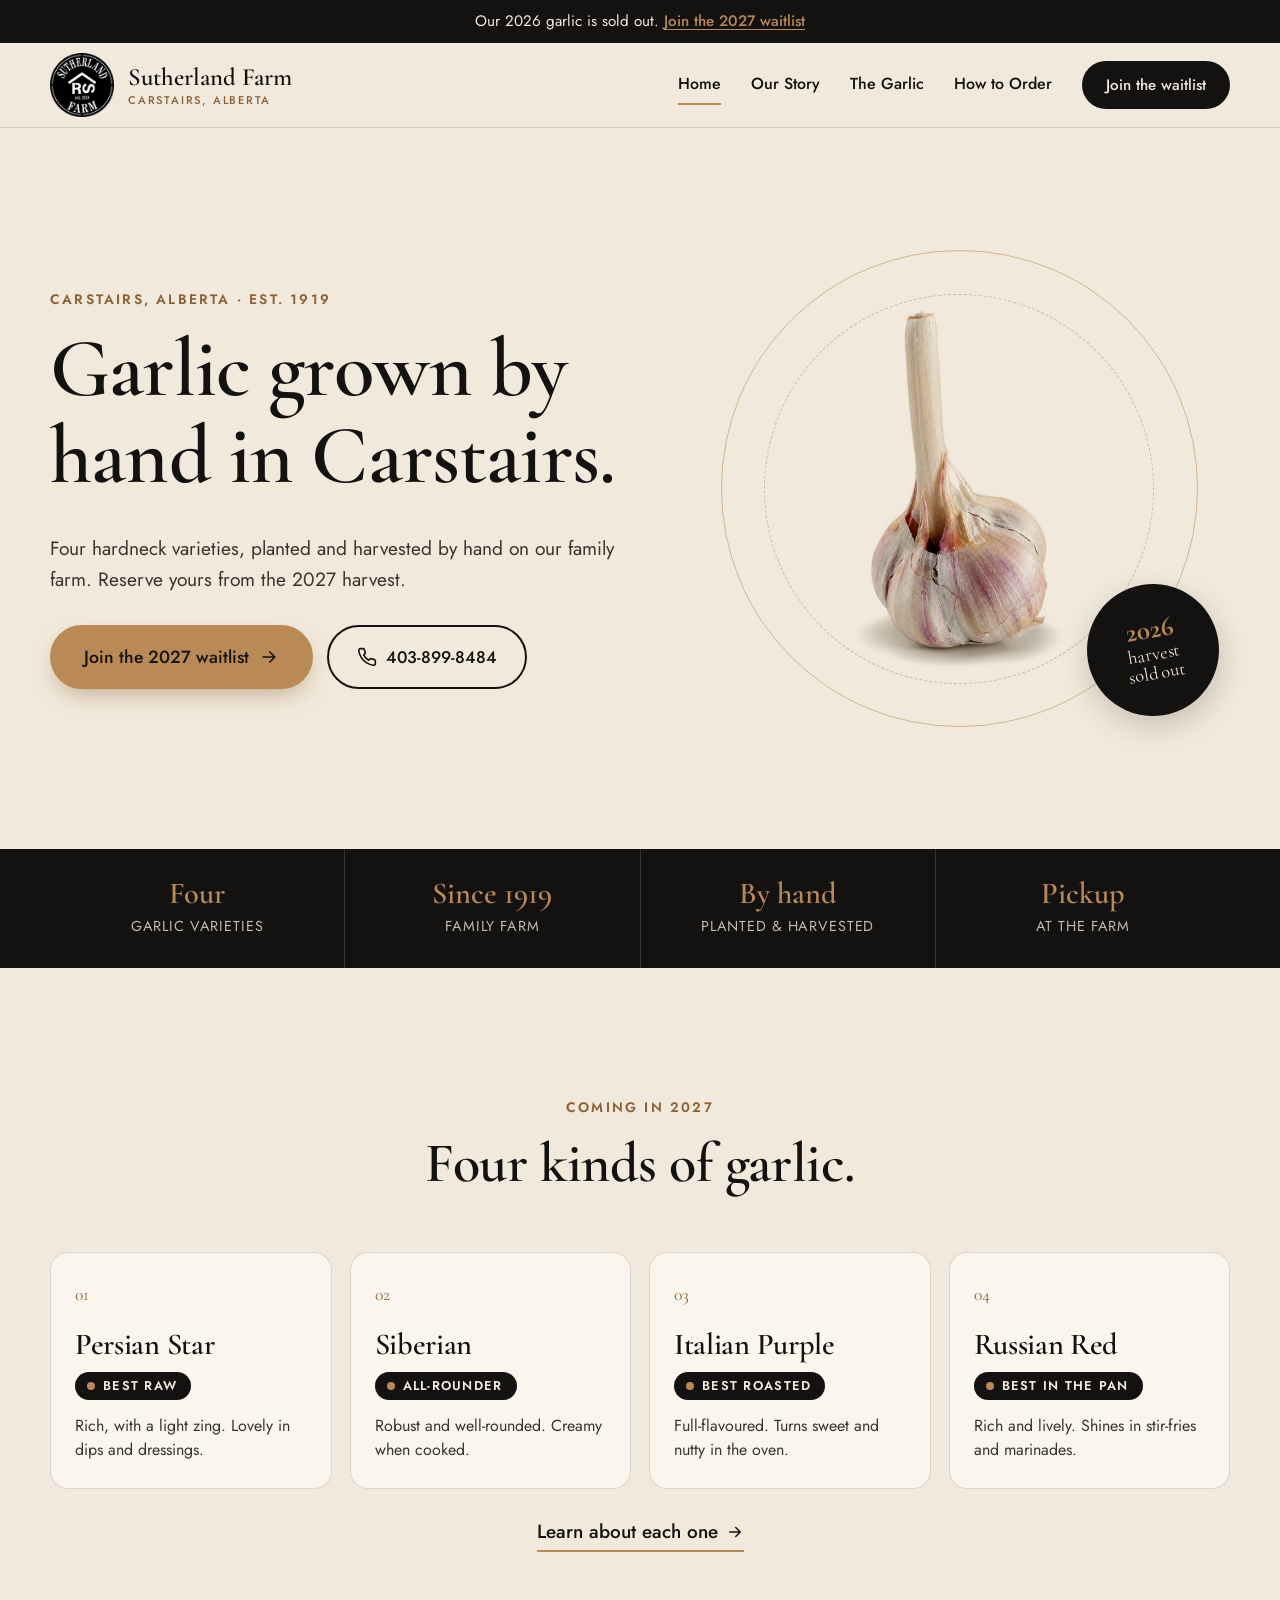
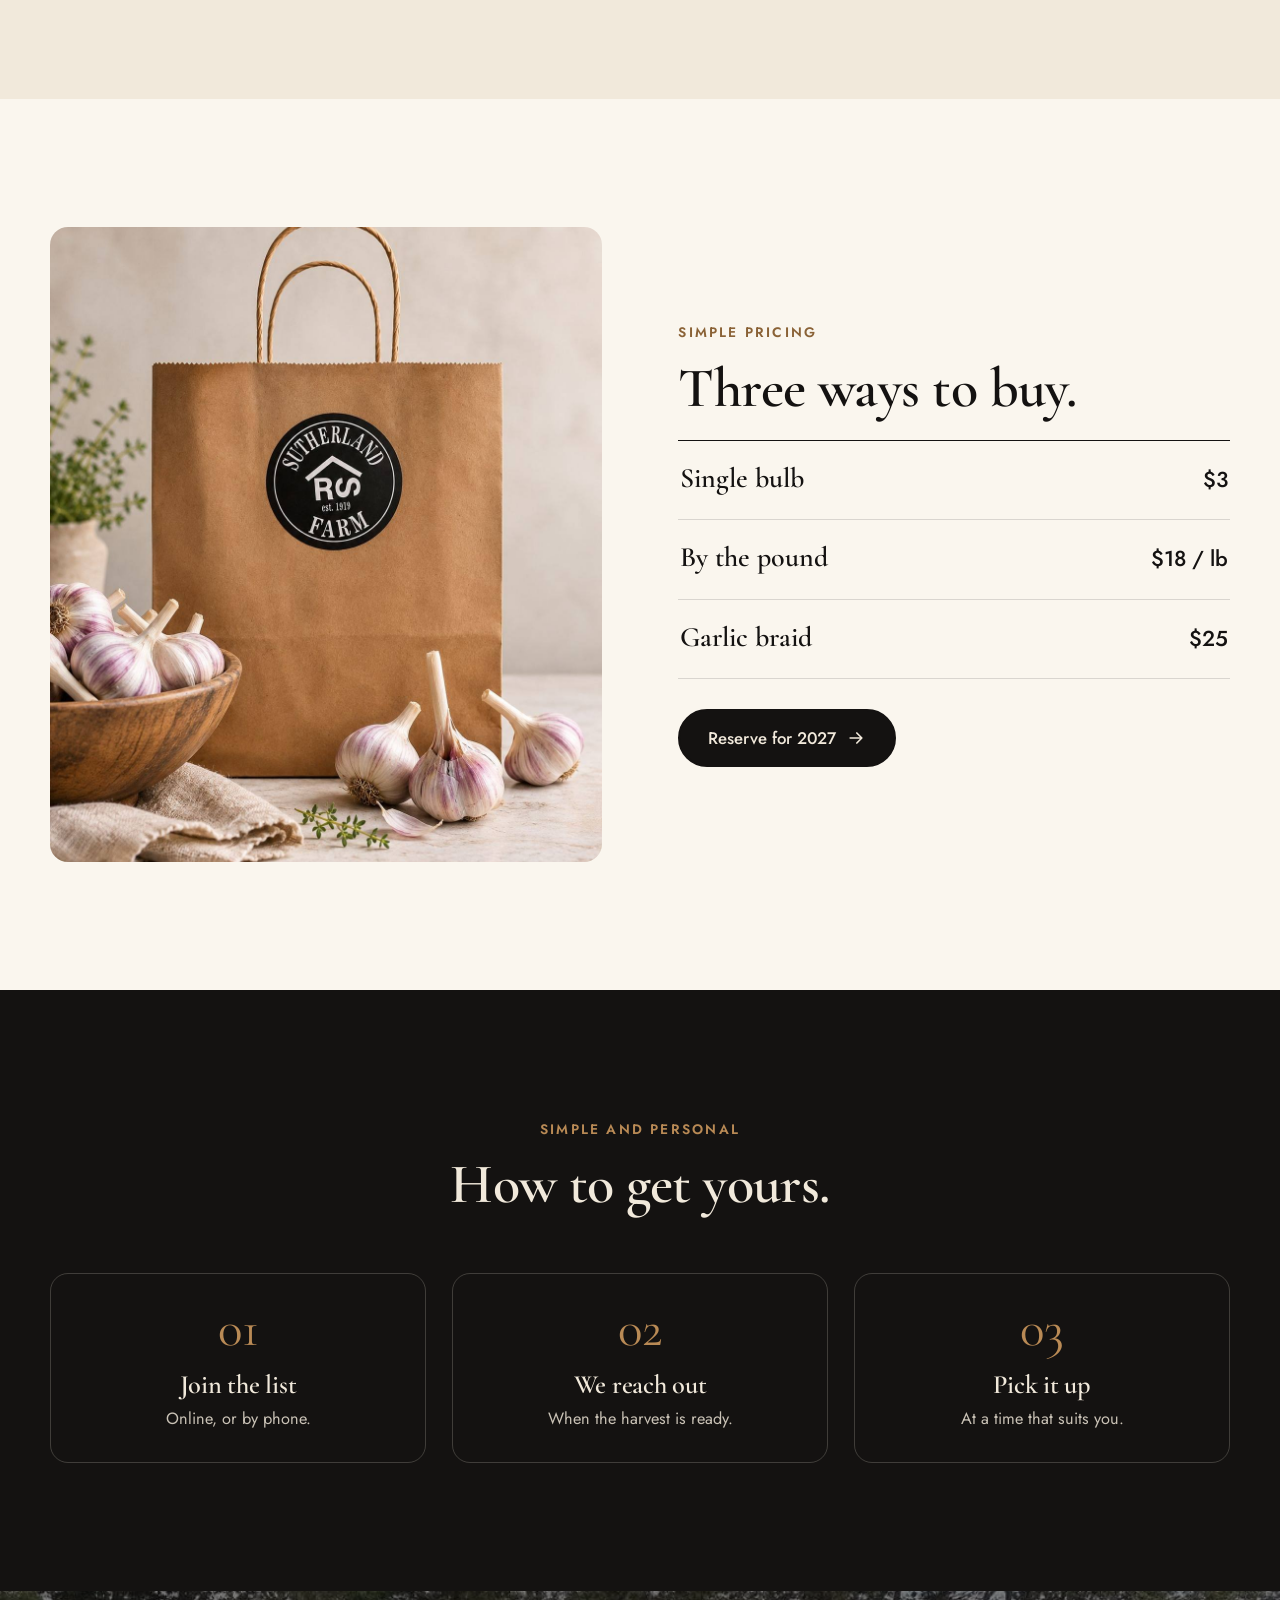
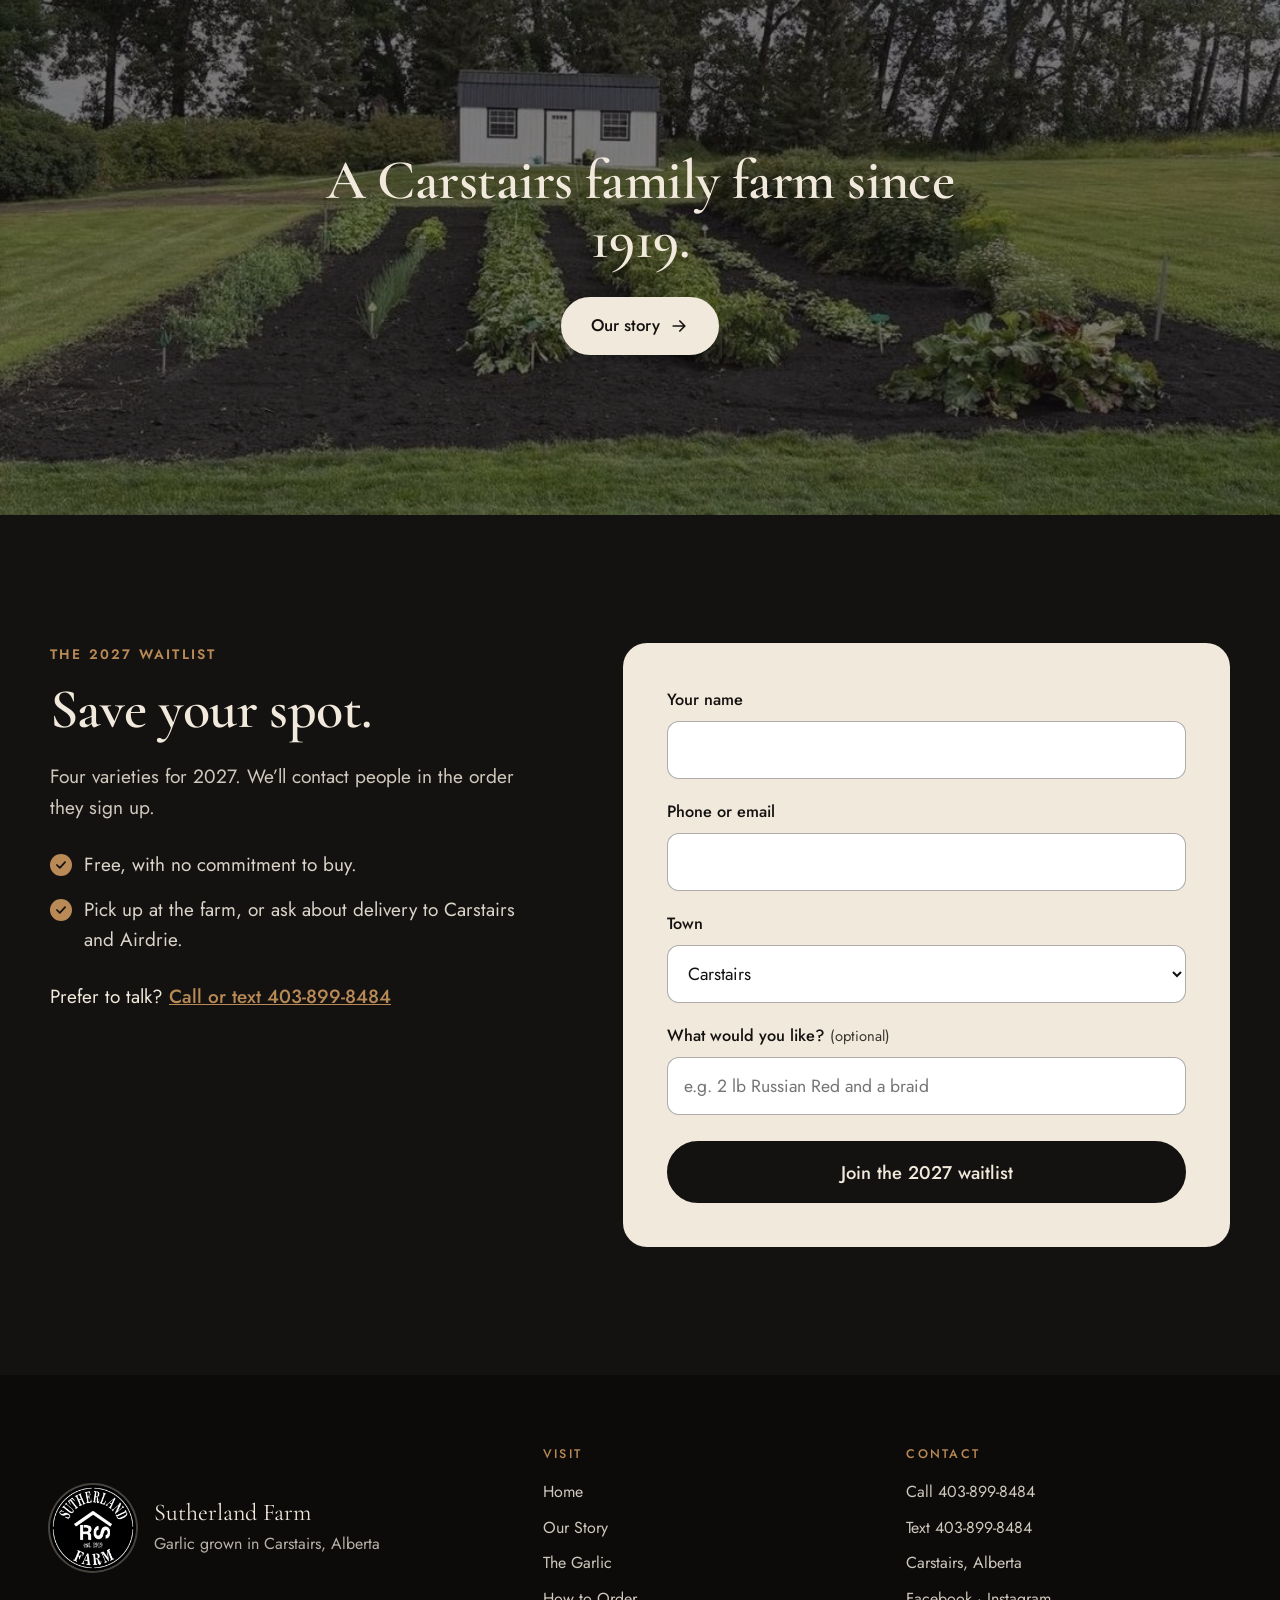
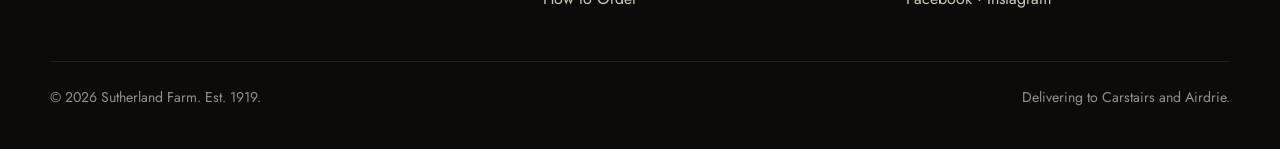
==== index.html @ f3193f66 "Quick facts: show pickup at the farm instead of delivery Co-Authored-By: Claude Opus 5.5 <noreply@an" ====
<!DOCTYPE html>
<html lang="en-CA">
<head>
<meta charset="utf-8">
<meta name="viewport" content="width=device-width, initial-scale=1">
<title>Sutherland Farm | Garlic grown in Carstairs, Alberta</title>
<meta name="description" content="Hand-grown garlic from a Carstairs, Alberta family farm, est. 1919. Four varieties for 2027. Join the waitlist.">
<meta property="og:title" content="Sutherland Farm | Garlic grown in Carstairs, Alberta">
<meta property="og:description" content="Hand-grown garlic from a Carstairs, Alberta family farm, est. 1919. Four varieties for 2027. Join the waitlist.">
<meta property="og:type" content="website">
<meta property="og:image" content="images/bag-field.jpg">
<meta name="theme-color" content="#141211">
<link rel="icon" type="image/png" href="images/favicon.png">
<link rel="apple-touch-icon" href="images/favicon.png">
<link rel="preconnect" href="https://fonts.googleapis.com">
<link rel="preconnect" href="https://fonts.gstatic.com" crossorigin>
<link href="https://fonts.googleapis.com/css2?family=Cormorant+Garamond:ital,wght@0,500;0,600;1,500&family=Jost:wght@300;400;500;600&display=swap" rel="stylesheet">
<link rel="stylesheet" href="css/style.css">
</head>
<body>
<a class="skip" href="#main">Skip to content</a>
<div class="notice">Our 2026 garlic is sold out. <a href="#waitlist">Join the 2027 waitlist</a></div>
<header class="site-header">
  <div class="wrap header-in">
    <a class="brand" href="index.html" aria-label="Sutherland Farm, home">
      <img src="images/logo.png" alt="" width="64" height="64">
      <span class="brand-name">Sutherland Farm<small>Carstairs, Alberta</small></span>
    </a>
    <button class="menu-btn" aria-expanded="false" aria-controls="site-nav"><span></span><b>Menu</b></button>
    <nav class="nav" id="site-nav" aria-label="Main">
      <a href="index.html" aria-current="page">Home</a><a href="our-story.html">Our Story</a><a href="the-garlic.html">The Garlic</a><a href="how-to-order.html">How to Order</a>
      <a class="btn btn-primary" href="#waitlist">Join the waitlist</a>
    </nav>
  </div>
</header>
<main id="main">

<section class="hero">
  <div class="wrap hero-grid">
    <div>
      <span class="eyebrow">Carstairs, Alberta · Est. 1919</span>
      <h1>Garlic grown by hand in Carstairs.</h1>
      <p class="lead">Four hardneck varieties, planted and harvested by hand on our family farm. Reserve yours from the 2027 harvest.</p>
      <div class="btn-row">
        <a class="btn btn-primary btn-hero" href="#waitlist">Join the 2027 waitlist <svg viewBox="0 0 24 24" fill="none" stroke="currentColor" stroke-width="2" stroke-linecap="round" stroke-linejoin="round" aria-hidden="true"><path d="M5 12h14M13 6l6 6-6 6"/></svg></a>
        <a class="btn btn-ghost" href="tel:+14038998484"><svg viewBox="0 0 24 24" fill="none" stroke="currentColor" stroke-width="2" stroke-linecap="round" stroke-linejoin="round" aria-hidden="true"><path d="M22 16.9v3a2 2 0 0 1-2.2 2 19.8 19.8 0 0 1-8.6-3.1 19.5 19.5 0 0 1-6-6A19.8 19.8 0 0 1 2.1 4.2 2 2 0 0 1 4.1 2h3a2 2 0 0 1 2 1.7c.1.9.4 1.8.7 2.7a2 2 0 0 1-.5 2.1L8 9.8a16 16 0 0 0 6 6l1.3-1.3a2 2 0 0 1 2.1-.4c.9.3 1.8.6 2.7.7a2 2 0 0 1 1.7 2z"/></svg> 403-899-8484</a>
      </div>
    </div>
    <div class="hero-art">
      <img class="hero-bulb" src="images/hero-bulb.jpg" alt="A single bulb of Sutherland Farm garlic" width="647" height="1100">
      <div class="stamp"><span><b>2026</b>harvest<br>sold out</span></div>
    </div>
  </div>
</section>

<section class="facts" aria-label="Quick facts">
  <ul class="wrap">
    <li><b>Four</b><span>garlic varieties</span></li>
    <li><b>Since 1919</b><span>family farm</span></li>
    <li><b>By hand</b><span>planted &amp; harvested</span></li>
    <li><b>Pickup</b><span>at the farm</span></li>
  </ul>
</section>

<section class="section">
  <div class="wrap">
    <div class="section-head center">
      <span class="eyebrow">Coming in 2027</span>
      <h2>Four kinds of garlic.</h2>
    </div>
    <div class="varieties"><article class="variety">
        <span class="variety-num">01</span>
        <h3>Persian Star</h3>
        <span class="best-tag">Best raw</span>
        <p>Rich, with a light zing. Lovely in dips and dressings.</p>
      </article><article class="variety">
        <span class="variety-num">02</span>
        <h3>Siberian</h3>
        <span class="best-tag">All-rounder</span>
        <p>Robust and well-rounded. Creamy when cooked.</p>
      </article><article class="variety">
        <span class="variety-num">03</span>
        <h3>Italian Purple</h3>
        <span class="best-tag">Best roasted</span>
        <p>Full-flavoured. Turns sweet and nutty in the oven.</p>
      </article><article class="variety">
        <span class="variety-num">04</span>
        <h3>Russian Red</h3>
        <span class="best-tag">Best in the pan</span>
        <p>Rich and lively. Shines in stir-fries and marinades.</p>
      </article></div>
    <p class="center" style="margin-top:28px"><a class="text-link" href="the-garlic.html">Learn about each one <svg viewBox="0 0 24 24" fill="none" stroke="currentColor" stroke-width="2" stroke-linecap="round" stroke-linejoin="round" aria-hidden="true"><path d="M5 12h14M13 6l6 6-6 6"/></svg></a></p>
  </div>
</section>

<section class="section section-paper">
  <div class="wrap split">
    <div class="split-img"><img src="images/bag-and-bowl.jpg" alt="Sutherland Farm bag beside a bowl of garlic" loading="lazy"></div>
    <div>
      <span class="eyebrow">Simple pricing</span>
      <h2>Three ways to buy.</h2>
      <ul class="price-list">
        <li><span class="item">Single bulb</span><span class="amt">$3</span></li>
        <li><span class="item">By the pound</span><span class="amt">$18 / lb</span></li>
        <li><span class="item">Garlic braid</span><span class="amt">$25</span></li>
      </ul>
      <a class="btn btn-primary" href="#waitlist" style="margin-top:30px">Reserve for 2027 <svg viewBox="0 0 24 24" fill="none" stroke="currentColor" stroke-width="2" stroke-linecap="round" stroke-linejoin="round" aria-hidden="true"><path d="M5 12h14M13 6l6 6-6 6"/></svg></a>
    </div>
  </div>
</section>

<section class="section section-dark">
  <div class="wrap">
    <div class="section-head center">
      <span class="eyebrow">Simple and personal</span>
      <h2>How to get yours.</h2>
    </div>
    <div class="steps">
      <div class="step"><span class="step-num">01</span><h3>Join the list</h3><p>Online, or by phone.</p></div>
      <div class="step"><span class="step-num">02</span><h3>We reach out</h3><p>When the harvest is ready.</p></div>
      <div class="step"><span class="step-num">03</span><h3>Pick it up</h3><p>At a time that suits you.</p></div>
    </div>
  </div>
</section>

<section class="story-band">
  <img src="images/farm-yard.jpg" alt="" loading="lazy">
  <div class="wrap">
    <h2>A Carstairs family farm since 1919.</h2>
    <a class="btn btn-light" href="our-story.html">Our story <svg viewBox="0 0 24 24" fill="none" stroke="currentColor" stroke-width="2" stroke-linecap="round" stroke-linejoin="round" aria-hidden="true"><path d="M5 12h14M13 6l6 6-6 6"/></svg></a>
  </div>
</section>

<section class="section waitlist" id="waitlist">
  <div class="wrap waitlist-grid">
    <div>
      <span class="eyebrow">The 2027 waitlist</span>
      <h2>Save your spot.</h2>
      <p class="lead">Four varieties for 2027. We’ll contact people in the order they sign up.</p>
      <ul class="waitlist-promise">
        <li>Free, with no commitment to buy.</li>
        <li>Pick up at the farm, or ask about delivery to Carstairs and Airdrie.</li>
      </ul>
      <p class="waitlist-call">Prefer to talk? <a href="tel:+14038998484">Call or text 403-899-8484</a></p>
    </div>
    <div class="form-card">
      <form class="waitlist-form" novalidate>
        <div class="form-error" role="alert"></div>
        <div class="field">
          <label for="wl-name-1">Your name</label>
          <input id="wl-name-1" name="name" autocomplete="name" required>
        </div>
        <div class="field">
          <label for="wl-contact-1">Phone or email</label>
          <input id="wl-contact-1" name="contact" autocomplete="tel" required>
        </div>
        <div class="field">
          <label for="wl-town-1">Town</label>
          <select id="wl-town-1" name="town">
            <option>Carstairs</option>
            <option>Airdrie</option>
            <option>Somewhere else</option>
          </select>
        </div>
        <div class="field">
          <label for="wl-notes-1">What would you like? <span class="hint">(optional)</span></label>
          <input id="wl-notes-1" name="notes" placeholder="e.g. 2 lb Russian Red and a braid">
        </div>
        <button class="btn btn-primary" type="submit">Join the 2027 waitlist</button>
      </form>
      <div class="form-success" role="status">
        <div class="tick"><svg viewBox="0 0 24 24" fill="none" stroke="currentColor" stroke-width="2.6" stroke-linecap="round" stroke-linejoin="round"><path d="M5 12l5 5 9-10"/></svg></div>
        <h3>You’re on the list, <span data-first></span>.</h3>
        <p>We’ll be in touch when the 2027 garlic is ready.</p>
      </div>
    </div>
  </div>
</section>
</main>
<footer class="site-footer">
  <div class="wrap">
    <div class="footer-grid">
      <div class="footer-brand">
        <img src="images/logo.png" alt="Sutherland Farm logo" width="86" height="86">
        <p>Sutherland Farm<br><span style="font-family:var(--text);font-size:1rem;opacity:.75">Garlic grown in Carstairs, Alberta</span></p>
      </div>
      <div>
        <h4>Visit</h4>
        <ul>
          <li><a href="index.html">Home</a></li>
          <li><a href="our-story.html">Our Story</a></li>
          <li><a href="the-garlic.html">The Garlic</a></li>
          <li><a href="how-to-order.html">How to Order</a></li>
        </ul>
      </div>
      <div>
        <h4>Contact</h4>
        <ul>
          <li><a href="tel:+14038998484">Call 403-899-8484</a></li>
          <li><a href="sms:+14038998484">Text 403-899-8484</a></li>
          <li>Carstairs, Alberta</li>
          <li><a href="#" data-social="facebook">Facebook</a> · <a href="#" data-social="instagram">Instagram</a></li>
        </ul>
      </div>
    </div>
    <div class="footer-base">
      <span>© <span data-year>2026</span> Sutherland Farm. Est. 1919.</span>
      <span>Delivering to Carstairs and Airdrie.</span>
    </div>
  </div>
</footer>
<div class="action-bar">
  <a class="btn btn-light" href="tel:+14038998484"><svg viewBox="0 0 24 24" fill="none" stroke="currentColor" stroke-width="2" stroke-linecap="round" stroke-linejoin="round" aria-hidden="true"><path d="M22 16.9v3a2 2 0 0 1-2.2 2 19.8 19.8 0 0 1-8.6-3.1 19.5 19.5 0 0 1-6-6A19.8 19.8 0 0 1 2.1 4.2 2 2 0 0 1 4.1 2h3a2 2 0 0 1 2 1.7c.1.9.4 1.8.7 2.7a2 2 0 0 1-.5 2.1L8 9.8a16 16 0 0 0 6 6l1.3-1.3a2 2 0 0 1 2.1-.4c.9.3 1.8.6 2.7.7a2 2 0 0 1 1.7 2z"/></svg> Call</a>
  <a class="btn btn-primary" href="#waitlist" style="border-color:var(--kraft);background:var(--kraft);color:var(--ink)">Join the waitlist</a>
</div>
<script src="js/main.js"></script>
</body>
</html>
---- css/style.css ----
/* Sutherland Farm — site styles
   Colours match the logo: near-black, cream and kraft. */
:root {
  --cream: #f1e9db;
  --cream-2: #e8dcc8;
  --paper: #faf6ee;
  --ink: #141211;
  --ink-2: #3a3430;
  --kraft: #b98a55;
  --kraft-dark: #8a6236;
  --line: rgba(20, 18, 17, .14);
  --radius: 18px;
  --max: 1180px;
  --display: "Cormorant Garamond", Georgia, "Times New Roman", serif;
  --text: "Jost", "Helvetica Neue", Arial, sans-serif;
}

*, *::before, *::after { box-sizing: border-box; }
html { -webkit-text-size-adjust: 100%; scroll-behavior: smooth; }
body {
  margin: 0;
  background: var(--cream);
  color: var(--ink);
  font-family: var(--text);
  font-size: 19px;
  line-height: 1.6;
  -webkit-font-smoothing: antialiased;
}
img { max-width: 100%; display: block; }
a { color: inherit; }
:focus-visible { outline: 3px solid var(--kraft-dark); outline-offset: 3px; border-radius: 4px; }

.wrap { width: min(100% - 40px, var(--max)); margin-inline: auto; }
.skip { position: absolute; left: -999px; top: 8px; background: var(--ink); color: var(--cream); padding: 10px 16px; z-index: 100; }
.skip:focus { left: 8px; }

/* ---------- Type ---------- */
h1, h2, h3 { font-family: var(--display); font-weight: 600; line-height: 1.05; margin: 0 0 .4em; letter-spacing: -.01em; }
h1 { font-size: clamp(2.7rem, 7vw, 5.2rem); }
h2 { font-size: clamp(2.2rem, 4.6vw, 3.5rem); }
h3 { font-size: 1.8rem; line-height: 1.15; }
p { margin: 0 0 1em; }
.eyebrow {
  font-family: var(--text); font-size: .86rem; font-weight: 600;
  letter-spacing: .16em; text-transform: uppercase; color: var(--kraft-dark);
  margin-bottom: 1.1em; display: block;
}
.lead { font-size: 1.2rem; color: var(--ink-2); max-width: 34em; }
.center { text-align: center; }
.center .lead { margin-inline: auto; }

/* ---------- Buttons ---------- */
.btn {
  display: inline-flex; align-items: center; justify-content: center; gap: .55em;
  min-height: 58px; padding: 0 28px; border-radius: 999px;
  font-family: var(--text); font-size: 1.05rem; font-weight: 500; text-decoration: none;
  border: 2px solid var(--ink); cursor: pointer; transition: background .2s, color .2s, transform .2s;
}
.btn-primary { background: var(--ink); color: var(--cream); }
.btn-primary:hover { background: var(--kraft-dark); border-color: var(--kraft-dark); }
.btn-ghost { background: transparent; color: var(--ink); }
.btn-ghost:hover { background: var(--ink); color: var(--cream); }
.btn-light { background: var(--cream); color: var(--ink); border-color: var(--cream); }
.btn-light:hover { background: var(--kraft); border-color: var(--kraft); }
.btn svg { width: 20px; height: 20px; flex: none; }
.btn-row { display: flex; flex-wrap: wrap; gap: 14px; }

/* ---------- Announcement bar ---------- */
.notice {
  background: var(--ink); color: var(--cream); text-align: center;
  font-size: .95rem; padding: 11px 20px; line-height: 1.4;
}
.notice a { color: var(--kraft); font-weight: 500; text-underline-offset: 3px; }

/* ---------- Header ---------- */
.site-header { position: sticky; top: 0; z-index: 50; background: rgba(241, 233, 219, .94); backdrop-filter: blur(8px); -webkit-backdrop-filter: blur(8px); border-bottom: 1px solid var(--line); }
.header-in { display: flex; align-items: center; justify-content: space-between; gap: 20px; min-height: 84px; }
.brand { display: flex; align-items: center; gap: 14px; text-decoration: none; }
.brand img { width: 64px; height: 64px; }
.brand-name { font-family: var(--display); font-size: 1.55rem; font-weight: 600; line-height: 1; }
.brand-name small { display: block; font-family: var(--text); font-size: .7rem; letter-spacing: .16em; text-transform: uppercase; color: var(--kraft-dark); margin-top: 5px; font-weight: 500; }
.nav { display: flex; align-items: center; gap: 30px; }
.nav a { text-decoration: none; font-size: 1rem; font-weight: 500; padding: 6px 0; border-bottom: 2px solid transparent; }
.nav a:hover, .nav a[aria-current="page"] { border-color: var(--kraft); }
.nav .btn { min-height: 48px; padding: 0 22px; font-size: .95rem; border-bottom-width: 2px; }
.menu-btn { display: none; }

@media (max-width: 920px) {
  .header-in { min-height: 74px; }
  .brand img { width: 54px; height: 54px; }
  .brand-name { font-size: 1.35rem; }
  .menu-btn {
    display: inline-flex; align-items: center; gap: 8px; min-height: 48px; padding: 0 18px;
    border: 2px solid var(--ink); border-radius: 999px; background: none; font: 500 1rem var(--text); color: var(--ink); cursor: pointer;
  }
  .menu-btn span { display: block; width: 18px; height: 2px; background: currentColor; box-shadow: 0 -6px 0 currentColor, 0 6px 0 currentColor; }
  .nav {
    display: none; position: absolute; left: 0; right: 0; top: 100%;
    flex-direction: column; align-items: stretch; gap: 0; background: var(--cream);
    border-bottom: 1px solid var(--line); padding: 8px 20px 22px; box-shadow: 0 20px 30px rgba(0,0,0,.08);
  }
  .nav.open { display: flex; }
  .nav a { font-size: 1.25rem; padding: 16px 4px; border-bottom: 1px solid var(--line); }
  .nav a[aria-current="page"] { color: var(--kraft-dark); border-color: var(--line); }
  .nav .btn { margin-top: 18px; min-height: 58px; font-size: 1.1rem; border-bottom: 2px solid var(--ink); }
}

/* ---------- Hero ---------- */
.hero { padding: clamp(40px, 7vw, 90px) 0 clamp(50px, 7vw, 100px); overflow: hidden; }
.hero-grid { display: grid; grid-template-columns: 1.05fr .95fr; gap: 40px; align-items: center; }
.hero .lead { margin-bottom: 1.6em; }
.hero-art { position: relative; display: grid; place-items: center; aspect-ratio: 1 / 1; }
.hero-art::before {
  content: ""; position: absolute; inset: 6%; border-radius: 50%;
  border: 1.5px solid var(--kraft); opacity: .55;
}
.hero-art::after {
  content: ""; position: absolute; inset: 14%; border-radius: 50%;
  border: 1px dashed rgba(138, 98, 54, .35);
}
.hero-bulb {
  position: absolute; z-index: 1; left: 50%; top: 15%; height: 70%; width: auto; max-width: none;
  margin-left: -20.6%; /* half the bulb's width at this height (647/1100 × 70% ÷ 2) */
  mix-blend-mode: multiply;
  animation: float 7s ease-in-out infinite; transform-origin: 50% 80%;
}
@keyframes float {
  0%, 100% { transform: translateY(0) rotate(-2.2deg); }
  50% { transform: translateY(-16px) rotate(2.2deg); }
}
.stamp {
  position: absolute; z-index: 2; right: 2%; bottom: 8%;
  width: 132px; height: 132px; border-radius: 50%; background: var(--ink); color: var(--cream);
  display: grid; place-items: center; text-align: center; transform: rotate(-10deg);
  font-family: var(--display); font-size: 1.15rem; line-height: 1.1; padding: 12px;
  box-shadow: 0 10px 30px rgba(0,0,0,.18);
}
.stamp b { display: block; font-size: 1.7rem; color: var(--kraft); }

@media (max-width: 860px) {
  .hero-grid { grid-template-columns: 1fr; gap: 10px; }
  .hero-art { order: -1; width: min(82vw, 420px); margin: 0 auto; }
  .stamp { width: 108px; height: 108px; font-size: .95rem; right: 0; bottom: 4%; }
  .stamp b { font-size: 1.4rem; }
  .hero .btn-row .btn { flex: 1 1 100%; }
}

/* ---------- Page hero (inner pages) ---------- */
.page-hero { position: relative; color: var(--cream); background: var(--ink); overflow: hidden; }
.page-hero img { position: absolute; inset: 0; width: 100%; height: 100%; object-fit: cover; opacity: .45; }
.page-hero .wrap { position: relative; padding: clamp(90px, 14vw, 170px) 0 clamp(50px, 8vw, 90px); }
.page-hero .eyebrow { color: var(--kraft); }
.page-hero .lead { color: rgba(241,233,219,.9); }

/* ---------- Facts strip ---------- */
.facts { background: var(--ink); color: var(--cream); }
.facts ul { list-style: none; margin: 0; padding: 30px 0; display: grid; grid-template-columns: repeat(4, 1fr); gap: 20px; }
.facts li { text-align: center; padding: 6px 10px; border-left: 1px solid rgba(241,233,219,.18); }
.facts li:first-child { border-left: 0; }
.facts b { display: block; font-family: var(--display); font-size: 1.9rem; font-weight: 600; color: var(--kraft); line-height: 1.1; }
.facts span { font-size: .95rem; opacity: .9; }
@media (max-width: 760px) {
  .facts ul { grid-template-columns: 1fr 1fr; gap: 0; padding: 10px 0; }
  .facts li { border-left: 0; padding: 18px 8px; }
  .facts li:nth-child(odd) { border-right: 1px solid rgba(241,233,219,.18); }
  .facts li:nth-child(-n+2) { border-bottom: 1px solid rgba(241,233,219,.18); }
}

/* ---------- Sections ---------- */
.section { padding: clamp(70px, 10vw, 130px) 0; }
.section-paper { background: var(--paper); }
.section-dark { background: var(--ink); color: var(--cream); }
.section-dark .eyebrow { color: var(--kraft); }
.section-dark .lead { color: rgba(241,233,219,.85); }
.section-head { margin-bottom: clamp(36px, 5vw, 60px); }

/* ---------- Products ---------- */
.products { display: grid; grid-template-columns: repeat(3, 1fr); gap: 28px; }
.product { background: var(--paper); border-radius: var(--radius); overflow: hidden; display: flex; flex-direction: column; border: 1px solid var(--line); }
.section-paper .product { background: var(--cream); }
.product-img { aspect-ratio: 4 / 3.4; overflow: hidden; background: var(--cream-2); }
.product-img img { width: 100%; height: 100%; object-fit: cover; transition: transform .8s ease; }
.product:hover .product-img img { transform: scale(1.04); }
.product-body { padding: 24px 26px 28px; display: flex; flex-direction: column; gap: 6px; flex: 1; }
.product h3 { margin: 0; }
.price { font-size: 1.35rem; font-weight: 500; }
.price small { font-size: .95rem; color: var(--ink-2); font-weight: 400; }
.product p { color: var(--ink-2); font-size: 1rem; margin: 4px 0 14px; }
.pill {
  margin-top: auto; align-self: flex-start; display: inline-flex; align-items: center; gap: 8px;
  font-size: .85rem; font-weight: 500; letter-spacing: .04em;
  padding: 7px 14px; border-radius: 999px; background: var(--ink); color: var(--cream);
}
.pill::before { content: ""; width: 8px; height: 8px; border-radius: 50%; background: var(--kraft); }
.products-cta { margin-top: 44px; text-align: center; }
@media (max-width: 900px) {
  .products { grid-template-columns: 1fr; max-width: 520px; margin-inline: auto; }
}

/* ---------- Split (image + text) ---------- */
.split { display: grid; grid-template-columns: 1fr 1fr; gap: clamp(36px, 6vw, 90px); align-items: center; }
.split.flip > :first-child { order: 2; }
.split-img { border-radius: var(--radius); overflow: hidden; aspect-ratio: 4 / 4.6; }
.split-img img { width: 100%; height: 100%; object-fit: cover; }
@media (max-width: 860px) {
  .split { grid-template-columns: 1fr; }
  .split.flip > :first-child { order: 0; }
  .split-img { aspect-ratio: 4 / 3.3; }
}

.points { list-style: none; padding: 0; margin: 26px 0 0; display: grid; gap: 22px; }
.points li { display: grid; grid-template-columns: 48px 1fr; gap: 16px; align-items: start; }
.points .num {
  width: 48px; height: 48px; border-radius: 50%; border: 1.5px solid var(--kraft);
  display: grid; place-items: center; font-family: var(--display); font-size: 1.4rem; font-weight: 600; color: var(--kraft-dark);
}
.section-dark .points .num { color: var(--kraft); }
.points h3 { font-size: 1.5rem; margin: 4px 0 4px; }
.points p { margin: 0; color: var(--ink-2); font-size: 1.02rem; }
.section-dark .points p { color: rgba(241,233,219,.8); }

/* ---------- Steps ---------- */
.steps { display: grid; grid-template-columns: repeat(3, 1fr); gap: 26px; counter-reset: step; }
.step { padding: 30px 28px; border-radius: var(--radius); border: 1px solid rgba(241,233,219,.2); }
.step-num { font-family: var(--display); font-size: 3.2rem; line-height: 1; color: var(--kraft); display: block; margin-bottom: 14px; }
.step h3 { font-size: 1.65rem; }
.step p { margin: 0; color: rgba(241,233,219,.82); font-size: 1.02rem; }
.section:not(.section-dark) .step { border-color: var(--line); background: var(--paper); }
.section:not(.section-dark) .step p { color: var(--ink-2); }
@media (max-width: 860px) { .steps { grid-template-columns: 1fr; } }

/* ---------- Season band ---------- */
.season { position: relative; color: var(--cream); background: var(--ink); overflow: hidden; }
.season > img { position: absolute; inset: 0; width: 100%; height: 100%; object-fit: cover; opacity: .38; }
.season .wrap { position: relative; padding: clamp(80px, 11vw, 140px) 0; }
.season .eyebrow { color: var(--kraft); }
.timeline { list-style: none; padding: 0; margin: 40px 0 0; display: grid; grid-template-columns: repeat(5, 1fr); gap: 0; border-top: 1.5px solid rgba(241,233,219,.5); }
.timeline li { padding: 22px 16px 0 0; position: relative; }
.timeline li::before { content: ""; position: absolute; top: -8px; left: 0; width: 14px; height: 14px; border-radius: 50%; background: var(--kraft); }
.timeline b { display: block; font-family: var(--display); font-size: 1.6rem; font-weight: 600; }
.timeline span { font-size: .98rem; opacity: .9; }
@media (max-width: 860px) {
  .timeline { grid-template-columns: 1fr; border-top: 0; border-left: 1.5px solid rgba(241,233,219,.5); margin-left: 7px; }
  .timeline li { padding: 0 0 26px 28px; }
  .timeline li::before { top: 8px; left: -8px; }
}

/* ---------- Story teaser / gallery ---------- */
.gallery { display: grid; grid-template-columns: 1.3fr 1fr 1fr; grid-auto-rows: 260px; gap: 16px; }
.gallery figure { margin: 0; border-radius: var(--radius); overflow: hidden; }
.gallery figure:first-child { grid-row: span 2; }
.gallery img { width: 100%; height: 100%; object-fit: cover; }
@media (max-width: 760px) {
  .gallery { grid-template-columns: 1fr 1fr; grid-auto-rows: 180px; }
  .gallery figure:first-child { grid-column: span 2; grid-row: span 1; }
}

.quote { font-family: var(--display); font-size: clamp(1.8rem, 3.6vw, 2.6rem); line-height: 1.2; font-style: italic; max-width: 26em; margin: 0 auto; }

/* ---------- Info cards (garlic page) ---------- */
.cards { display: grid; grid-template-columns: repeat(3, 1fr); gap: 22px; }
.card { background: var(--paper); border: 1px solid var(--line); border-radius: var(--radius); padding: 30px 28px; }
.card h3 { font-size: 1.6rem; }
.card p, .card li { color: var(--ink-2); font-size: 1.02rem; }
.card ul { padding-left: 1.1em; margin: 0; }
.card li { margin-bottom: .45em; }
@media (max-width: 860px) { .cards { grid-template-columns: 1fr; } }

.spec { width: 100%; border-collapse: collapse; margin-top: 10px; font-size: 1.05rem; }
.spec th, .spec td { text-align: left; padding: 15px 4px; border-bottom: 1px solid var(--line); vertical-align: top; }
.spec th { font-weight: 500; width: 42%; color: var(--ink-2); }

/* ---------- Price list ---------- */
.price-list { list-style: none; padding: 0; margin: 0; border-top: 1.5px solid var(--ink); }
.price-list li { display: flex; justify-content: space-between; align-items: baseline; gap: 16px; padding: 22px 2px; border-bottom: 1px solid var(--line); }
.price-list .item { font-family: var(--display); font-size: 1.75rem; font-weight: 600; line-height: 1.1; }
.price-list .item small { display: block; font-family: var(--text); font-size: .95rem; font-weight: 400; color: var(--ink-2); margin-top: 4px; }
.price-list .amt { font-size: 1.35rem; font-weight: 500; white-space: nowrap; }

/* ---------- FAQ ---------- */
.faq { max-width: 820px; margin: 0 auto; border-top: 1.5px solid var(--ink); }
.faq details { border-bottom: 1px solid var(--line); }
.faq summary {
  list-style: none; cursor: pointer; padding: 24px 50px 24px 2px; position: relative;
  font-family: var(--display); font-size: 1.6rem; font-weight: 600; line-height: 1.2;
}
.faq summary::-webkit-details-marker { display: none; }
.faq summary::after {
  content: "+"; position: absolute; right: 6px; top: 50%; transform: translateY(-50%);
  font-family: var(--text); font-weight: 300; font-size: 2rem; color: var(--kraft-dark); transition: transform .2s;
}
.faq details[open] summary::after { transform: translateY(-50%) rotate(45deg); }
.faq details p { padding: 0 2px 22px; margin: 0; color: var(--ink-2); max-width: 40em; }

/* ---------- Waitlist ---------- */
.waitlist { background: var(--ink); color: var(--cream); }
.waitlist-grid { display: grid; grid-template-columns: .9fr 1.1fr; gap: clamp(36px, 6vw, 90px); align-items: start; }
.waitlist .eyebrow { color: var(--kraft); }
.waitlist .lead { color: rgba(241,233,219,.85); }
.waitlist-promise { list-style: none; padding: 0; margin: 28px 0 0; display: grid; gap: 14px; }
.waitlist-promise li { display: flex; gap: 12px; align-items: flex-start; color: rgba(241,233,219,.9); }
.waitlist-promise li::before { content: ""; flex: none; width: 22px; height: 22px; margin-top: 4px; border-radius: 50%; background: var(--kraft) url("data:image/svg+xml,%3Csvg xmlns='http://www.w3.org/2000/svg' viewBox='0 0 24 24' fill='none' stroke='%23141211' stroke-width='3' stroke-linecap='round' stroke-linejoin='round'%3E%3Cpath d='M5 12l5 5 9-10'/%3E%3C/svg%3E") center/14px no-repeat; }
.form-card { background: var(--cream); color: var(--ink); border-radius: 24px; padding: clamp(26px, 4vw, 44px); }
.form-card h3 { font-size: 2rem; }
.field { display: grid; gap: 8px; margin-bottom: 20px; }
.field label, .field legend { font-weight: 500; font-size: 1.02rem; padding: 0; }
.field .hint { font-weight: 400; color: var(--ink-2); font-size: .92rem; }
.field input, .field select, .field textarea {
  width: 100%; min-height: 58px; padding: 14px 16px; border-radius: 12px;
  border: 1.5px solid rgba(20,18,17,.35); background: #fff; color: var(--ink);
  font: 400 1.1rem/1.4 var(--text);
}
.field textarea { min-height: 100px; resize: vertical; }
.field input:focus, .field select:focus, .field textarea:focus { outline: none; border-color: var(--ink); box-shadow: 0 0 0 3px rgba(185,138,85,.35); }
.field-row { display: grid; grid-template-columns: 1fr 1fr; gap: 0 16px; }
fieldset.field { border: 0; margin: 0 0 20px; padding: 0; }
.checks { display: grid; grid-template-columns: repeat(3, 1fr); gap: 10px; margin-top: 8px; }
.check { position: relative; }
.check input { position: absolute; opacity: 0; inset: 0; width: 100%; height: 100%; cursor: pointer; margin: 0; }
.check span {
  display: flex; align-items: center; justify-content: center; text-align: center; min-height: 58px; padding: 8px 10px;
  border: 1.5px solid rgba(20,18,17,.35); border-radius: 12px; background: #fff; font-size: 1rem; line-height: 1.2;
}
.check input:checked + span { background: var(--ink); color: var(--cream); border-color: var(--ink); }
.check input:focus-visible + span { outline: 3px solid var(--kraft-dark); outline-offset: 2px; }
.form-card .btn { width: 100%; min-height: 62px; font-size: 1.15rem; margin-top: 6px; }
.form-note { font-size: .9rem; color: var(--ink-2); margin: 14px 0 0; text-align: center; }
.form-error { display: none; background: #fbe9e4; color: #7a2513; border-radius: 10px; padding: 12px 14px; margin-bottom: 18px; font-size: 1rem; }
.form-error.show { display: block; }
.form-success { display: none; text-align: center; padding: 20px 0; }
.form-success.show { display: block; }
.form-success .tick { width: 72px; height: 72px; border-radius: 50%; background: var(--ink); color: var(--kraft); display: grid; place-items: center; margin: 0 auto 18px; }
.form-success .tick svg { width: 34px; height: 34px; }
@media (max-width: 860px) {
  .waitlist-grid { grid-template-columns: 1fr; }
  .field-row { grid-template-columns: 1fr; }
  .checks { grid-template-columns: 1fr; }
}

/* ---------- Contact band ---------- */
.contact-band { display: grid; grid-template-columns: repeat(3, 1fr); gap: 22px; }
.contact-band .card { text-align: center; }
.contact-band b { display: block; font-family: var(--display); font-size: 1.7rem; margin-bottom: 4px; }
.contact-band a { font-size: 1.15rem; font-weight: 500; }
@media (max-width: 860px) { .contact-band { grid-template-columns: 1fr; } }

/* ---------- Footer ---------- */
.site-footer { background: #0c0b0a; color: rgba(241,233,219,.85); padding: 70px 0 40px; font-size: 1rem; }
.footer-grid { display: grid; grid-template-columns: 1.4fr 1fr 1fr; gap: 40px; }
.footer-brand { display: flex; gap: 18px; align-items: center; }
.footer-brand img { width: 86px; height: 86px; box-shadow: 0 0 0 2px rgba(241,233,219,.25); border-radius: 50%; }
.footer-brand p { margin: 0; font-family: var(--display); font-size: 1.5rem; color: var(--cream); line-height: 1.2; }
.site-footer h4 { font-size: .78rem; letter-spacing: .18em; text-transform: uppercase; color: var(--kraft); margin: 0 0 14px; font-weight: 500; }
.site-footer ul { list-style: none; padding: 0; margin: 0; display: grid; gap: 10px; }
.site-footer a { text-decoration: none; }
.site-footer a:hover { color: var(--kraft); }
.footer-base { margin-top: 50px; padding-top: 24px; border-top: 1px solid rgba(241,233,219,.14); font-size: .88rem; opacity: .7; display: flex; justify-content: space-between; flex-wrap: wrap; gap: 10px; }
@media (max-width: 760px) { .footer-grid { grid-template-columns: 1fr; } }

/* ---------- Mobile action bar ---------- */
.action-bar { display: none; }
@media (max-width: 760px) {
  body { font-size: 18px; padding-bottom: 84px; }
  .action-bar {
    display: grid; grid-template-columns: 1fr 1.6fr; gap: 10px;
    position: fixed; left: 0; right: 0; bottom: 0; z-index: 60;
    padding: 10px 12px calc(10px + env(safe-area-inset-bottom));
    background: rgba(20,18,17,.97); box-shadow: 0 -8px 24px rgba(0,0,0,.15);
  }
  .action-bar .btn { min-height: 56px; padding: 0 12px; font-size: 1rem; }
}

@media (prefers-reduced-motion: reduce) {
  html { scroll-behavior: auto; }
  .hero-bulb { animation: none; }
  .product-img img { transition: none; }
}

/* ---------- Varieties ---------- */
.varieties { display: grid; grid-template-columns: repeat(4, 1fr); gap: 18px; }
.variety { background: var(--paper); border: 1px solid var(--line); border-radius: var(--radius); padding: 28px 24px 26px; display: flex; flex-direction: column; }
.section-paper .variety { background: var(--cream); }
.variety-num { font-family: var(--display); font-size: 1.1rem; color: var(--kraft-dark); margin-bottom: 18px; }
.variety h3 { font-size: 1.9rem; margin-bottom: 10px; }
.heat { display: flex; align-items: center; gap: 10px; margin-bottom: 14px; }
.heat .dots { display: inline-flex; gap: 5px; }
.heat i { width: 11px; height: 11px; border-radius: 50%; border: 1.5px solid var(--kraft); }
.heat i.on { background: var(--kraft); }
.heat b { font-size: .82rem; font-weight: 500; letter-spacing: .12em; text-transform: uppercase; color: var(--ink-2); }
.variety p { margin: 0; color: var(--ink-2); font-size: 1rem; line-height: 1.5; }
@media (max-width: 980px) { .varieties { grid-template-columns: 1fr 1fr; } }
@media (max-width: 560px) {
  .varieties { gap: 12px; }
  .variety { padding: 20px 18px; }
  .variety-num { margin-bottom: 10px; }
  .variety h3 { font-size: 1.5rem; }
  .variety p { font-size: .95rem; }
}

.text-link { display: inline-flex; align-items: center; gap: 8px; font-weight: 500; text-decoration: none; border-bottom: 2px solid var(--kraft); padding-bottom: 3px; }
.text-link svg { width: 18px; height: 18px; }

/* ---------- Story band ---------- */
.story-band { position: relative; background: var(--ink); color: var(--cream); overflow: hidden; text-align: center; }
.story-band > img { position: absolute; inset: 0; width: 100%; height: 100%; object-fit: cover; opacity: .45; }
.story-band .wrap { position: relative; padding: clamp(90px, 13vw, 160px) 0; }
.story-band h2 { max-width: 12em; margin: 0 auto 28px; }

.ticks { list-style: none; padding: 0; margin: 24px 0 0; display: grid; gap: 16px; }
.ticks li { display: flex; gap: 14px; align-items: flex-start; font-size: 1.1rem; }
.ticks li::before { content: ""; flex: none; width: 24px; height: 24px; margin-top: 3px; border-radius: 50%; background: var(--kraft) url("data:image/svg+xml,%3Csvg xmlns='http://www.w3.org/2000/svg' viewBox='0 0 24 24' fill='none' stroke='%23141211' stroke-width='3' stroke-linecap='round' stroke-linejoin='round'%3E%3Cpath d='M5 12l5 5 9-10'/%3E%3C/svg%3E") center/14px no-repeat; }

.small-note { margin-top: 20px; color: var(--ink-2); font-size: .95rem; }
.waitlist-call { margin-top: 26px; }
.waitlist-call a { color: var(--kraft); font-weight: 500; }
.steps .step { text-align: center; }
.steps .step h3 { margin-bottom: 6px; }
@media (max-width: 860px) {
  .steps { gap: 0; }
  .steps .step { display: grid; grid-template-columns: 64px 1fr; align-items: center; text-align: left; padding: 18px 0; border: 0; border-radius: 0; border-bottom: 1px solid rgba(241,233,219,.18); background: none !important; }
  .section:not(.section-dark) .steps .step { border-bottom-color: var(--line); }
  .steps .step:last-child { border-bottom: 0; }
  .steps .step-num { grid-row: span 2; margin: 0; font-size: 2.6rem; }
  .steps .step h3 { font-size: 1.45rem; margin: 0; }
  .steps .step p { font-size: 1rem; }
}

/* ---------- Variety profiles (garlic page) ---------- */
.profiles { display: grid; grid-template-columns: 1fr 1fr; gap: 24px; }
.profile { background: var(--paper); border: 1px solid var(--line); border-radius: var(--radius); padding: clamp(24px, 3vw, 36px); display: flex; flex-direction: column; }
.profile header { border-bottom: 1px solid var(--line); padding-bottom: 18px; margin-bottom: 18px; }
.profile h3 { font-size: clamp(2rem, 3vw, 2.4rem); margin: 0 0 4px; }
.profile-type { margin: 0 0 12px; font-size: .95rem; color: var(--ink-2); }
.profile .heat { margin: 0; }
.profile-taste { font-family: var(--display); font-size: 1.45rem; line-height: 1.3; margin-bottom: 12px; }
.profile-story { color: var(--ink-2); font-size: 1rem; }
.profile-facts { display: grid; grid-template-columns: 1fr 1fr; gap: 12px; margin: 4px 0 20px; }
.profile-facts div { background: var(--cream); border-radius: 12px; padding: 12px 14px; }
.profile-facts dt { font-size: .75rem; letter-spacing: .14em; text-transform: uppercase; color: var(--kraft-dark); font-weight: 500; }
.profile-facts dd { margin: 2px 0 0; font-weight: 500; }
.profile-label { font-size: .75rem; letter-spacing: .14em; text-transform: uppercase; color: var(--kraft-dark); font-weight: 500; margin: 0 0 10px; }
.chips { list-style: none; padding: 0; margin: 0 0 18px; display: flex; flex-wrap: wrap; gap: 8px; }
.chips li { border: 1.5px solid var(--kraft); border-radius: 999px; padding: 5px 14px; font-size: .95rem; }
.profile-try { margin: auto 0 0; font-size: 1rem; color: var(--ink-2); }
.profile-try b { color: var(--ink); font-weight: 500; }
@media (max-width: 860px) { .profiles { grid-template-columns: 1fr; } }

/* ---------- Garlic matchmaker ---------- */
.matches { display: grid; grid-template-columns: repeat(4, 1fr); gap: 16px; }
.match { border: 1px solid rgba(241,233,219,.2); border-radius: var(--radius); padding: 24px 22px; display: flex; flex-direction: column; gap: 10px; transition: border-color .2s, background .2s; }
.match:hover { border-color: var(--kraft); background: rgba(185,138,85,.08); }
.match-dish { font-family: var(--display); font-size: 1.55rem; line-height: 1.15; margin: 0; color: var(--cream); }
.match-pick { margin: auto 0 0; font-weight: 500; color: var(--kraft); font-size: 1.1rem; }
.match-pick span { display: block; font-size: .72rem; letter-spacing: .16em; text-transform: uppercase; color: rgba(241,233,219,.6); font-weight: 400; margin-bottom: 2px; }
.match-why { margin: 0; font-size: .95rem; color: rgba(241,233,219,.75); }
@media (max-width: 980px) { .matches { grid-template-columns: 1fr 1fr; } }
@media (max-width: 520px) {
  .matches { gap: 10px; }
  .match { padding: 18px 16px; }
  .match-dish { font-size: 1.3rem; }
  .match-why { display: none; }
}

/* ---------- Facts strip (cleaned up) ---------- */
.facts ul {
  margin: 0 auto; padding: 0; gap: 1px;
  grid-template-columns: repeat(4, 1fr);
  background: rgba(241,233,219,.16); /* the 1px gaps show as even divider lines */
}
.facts li, .facts li:first-child {
  background: var(--ink); border: 0; padding: 30px 16px;
  display: flex; flex-direction: column; align-items: center; justify-content: center; gap: 6px;
}
.facts b { font-size: clamp(1.5rem, 2.4vw, 1.9rem); line-height: 1; }
.facts span { font-size: .9rem; letter-spacing: .06em; text-transform: uppercase; opacity: .78; }
@media (max-width: 760px) {
  .facts ul { grid-template-columns: 1fr 1fr; padding: 0; width: 100%; }
  .facts li, .facts li:nth-child(odd), .facts li:nth-child(-n+2) { border: 0; padding: 24px 12px; }
  .facts span { font-size: .78rem; }
}
@media (max-width: 760px) { .facts span { letter-spacing: .03em; white-space: nowrap; } }
@media (max-width: 340px) { .facts span { white-space: normal; } }
.stamp { line-height: 1.05; }

/* ---------- Hero call to action ---------- */
.btn-hero {
  background: var(--kraft); border-color: var(--kraft); color: var(--ink);
  min-height: 64px; padding: 0 32px; font-size: 1.1rem;
  box-shadow: 0 10px 24px -8px rgba(138, 98, 54, .55);
  transition: background .2s, border-color .2s, color .2s, transform .2s, box-shadow .2s;
}
.btn-hero svg { transition: transform .2s; }
.btn-hero:hover, .btn-hero:focus-visible {
  background: var(--ink); border-color: var(--ink); color: var(--cream);
  transform: translateY(-2px); box-shadow: 0 14px 28px -10px rgba(20, 18, 17, .55);
}
.btn-hero:hover svg { transform: translateX(4px); }
@media (prefers-reduced-motion: reduce) { .btn-hero, .btn-hero svg { transition: none; } .btn-hero:hover { transform: none; } }

/* ---------- "Best for" tag on variety cards ---------- */
.best-tag {
  align-self: flex-start; display: inline-flex; align-items: center; gap: 8px;
  margin-bottom: 14px; padding: 6px 14px 6px 12px; border-radius: 999px;
  background: var(--ink); color: var(--cream);
  font-size: .8rem; font-weight: 600; letter-spacing: .1em; text-transform: uppercase; line-height: 1.2;
}
.best-tag::before { content: ""; width: 8px; height: 8px; border-radius: 50%; background: var(--kraft); flex: none; }
.profile header .best-tag { margin: 4px 0 0; }
@media (max-width: 560px) {
  .best-tag { text-transform: none; letter-spacing: .01em; font-size: .8rem; white-space: nowrap; padding: 5px 11px 5px 9px; gap: 6px; }
  .best-tag::before { width: 6px; height: 6px; }
}
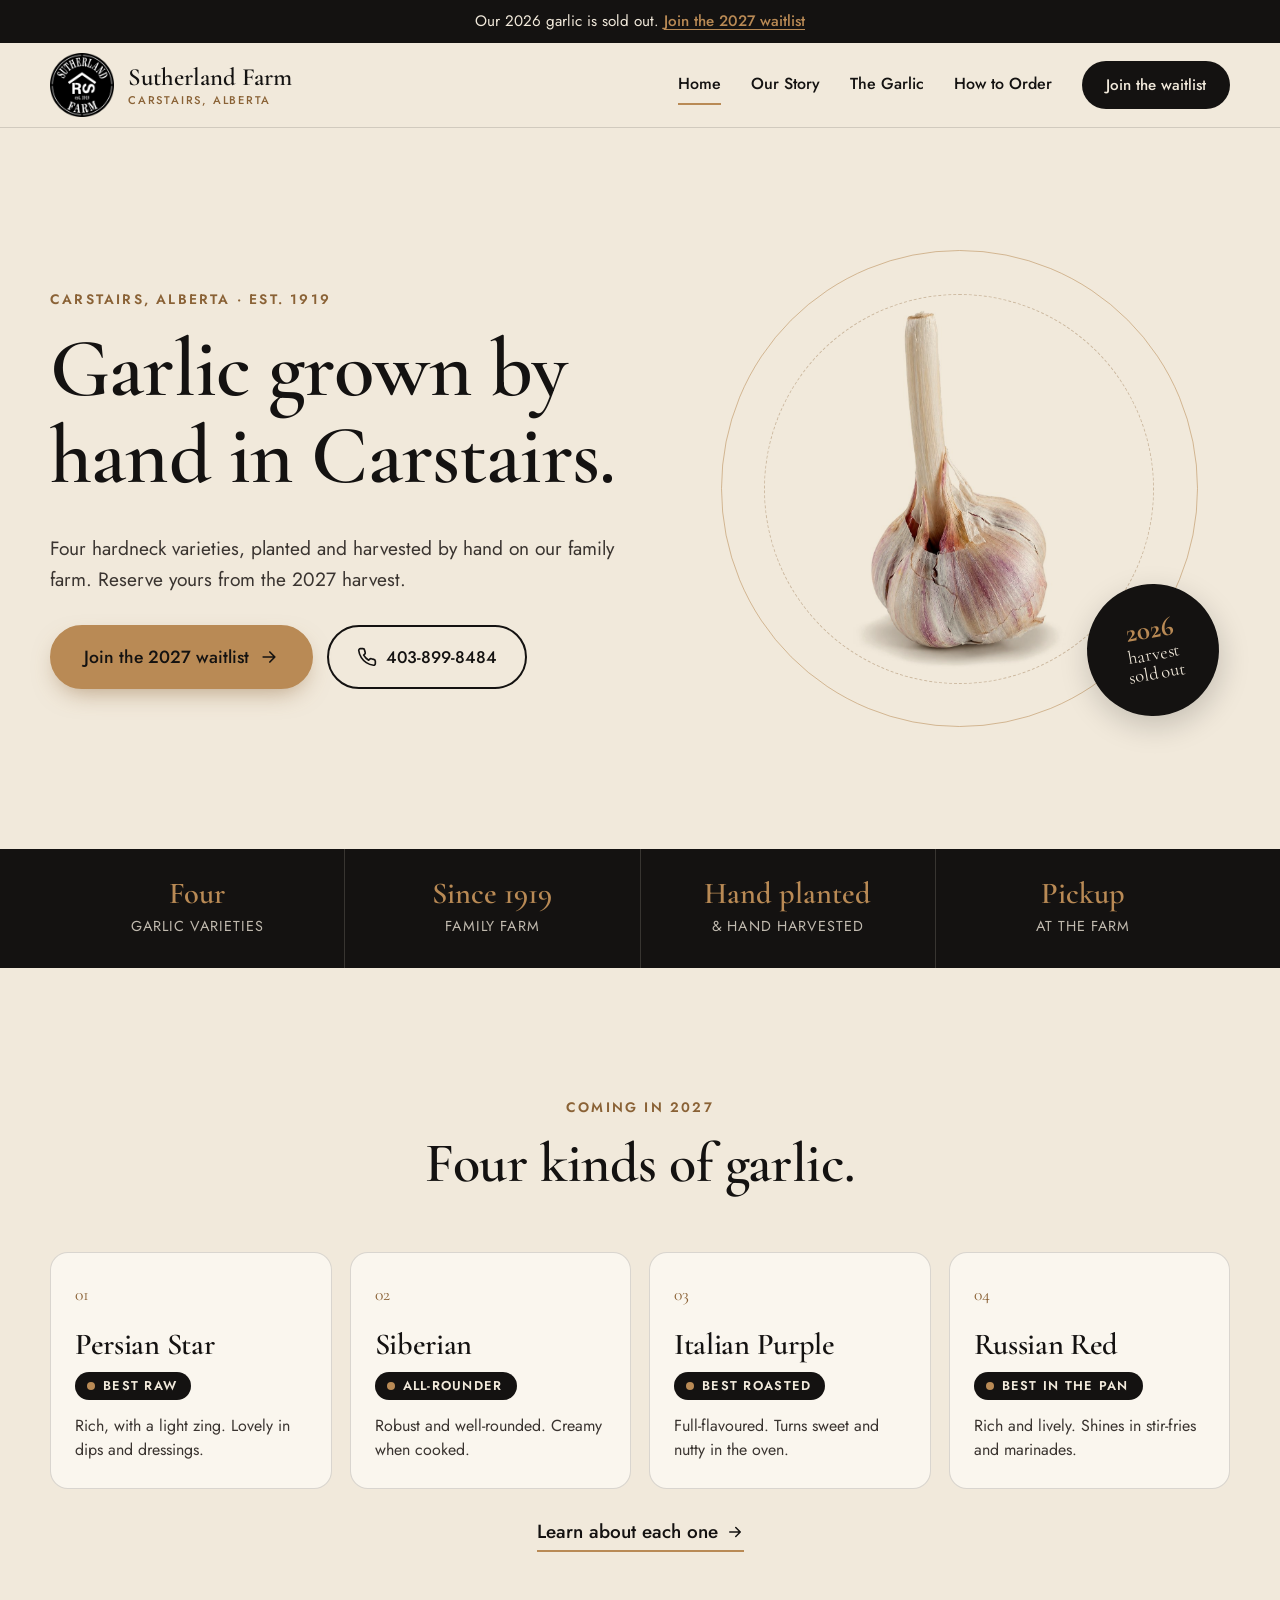
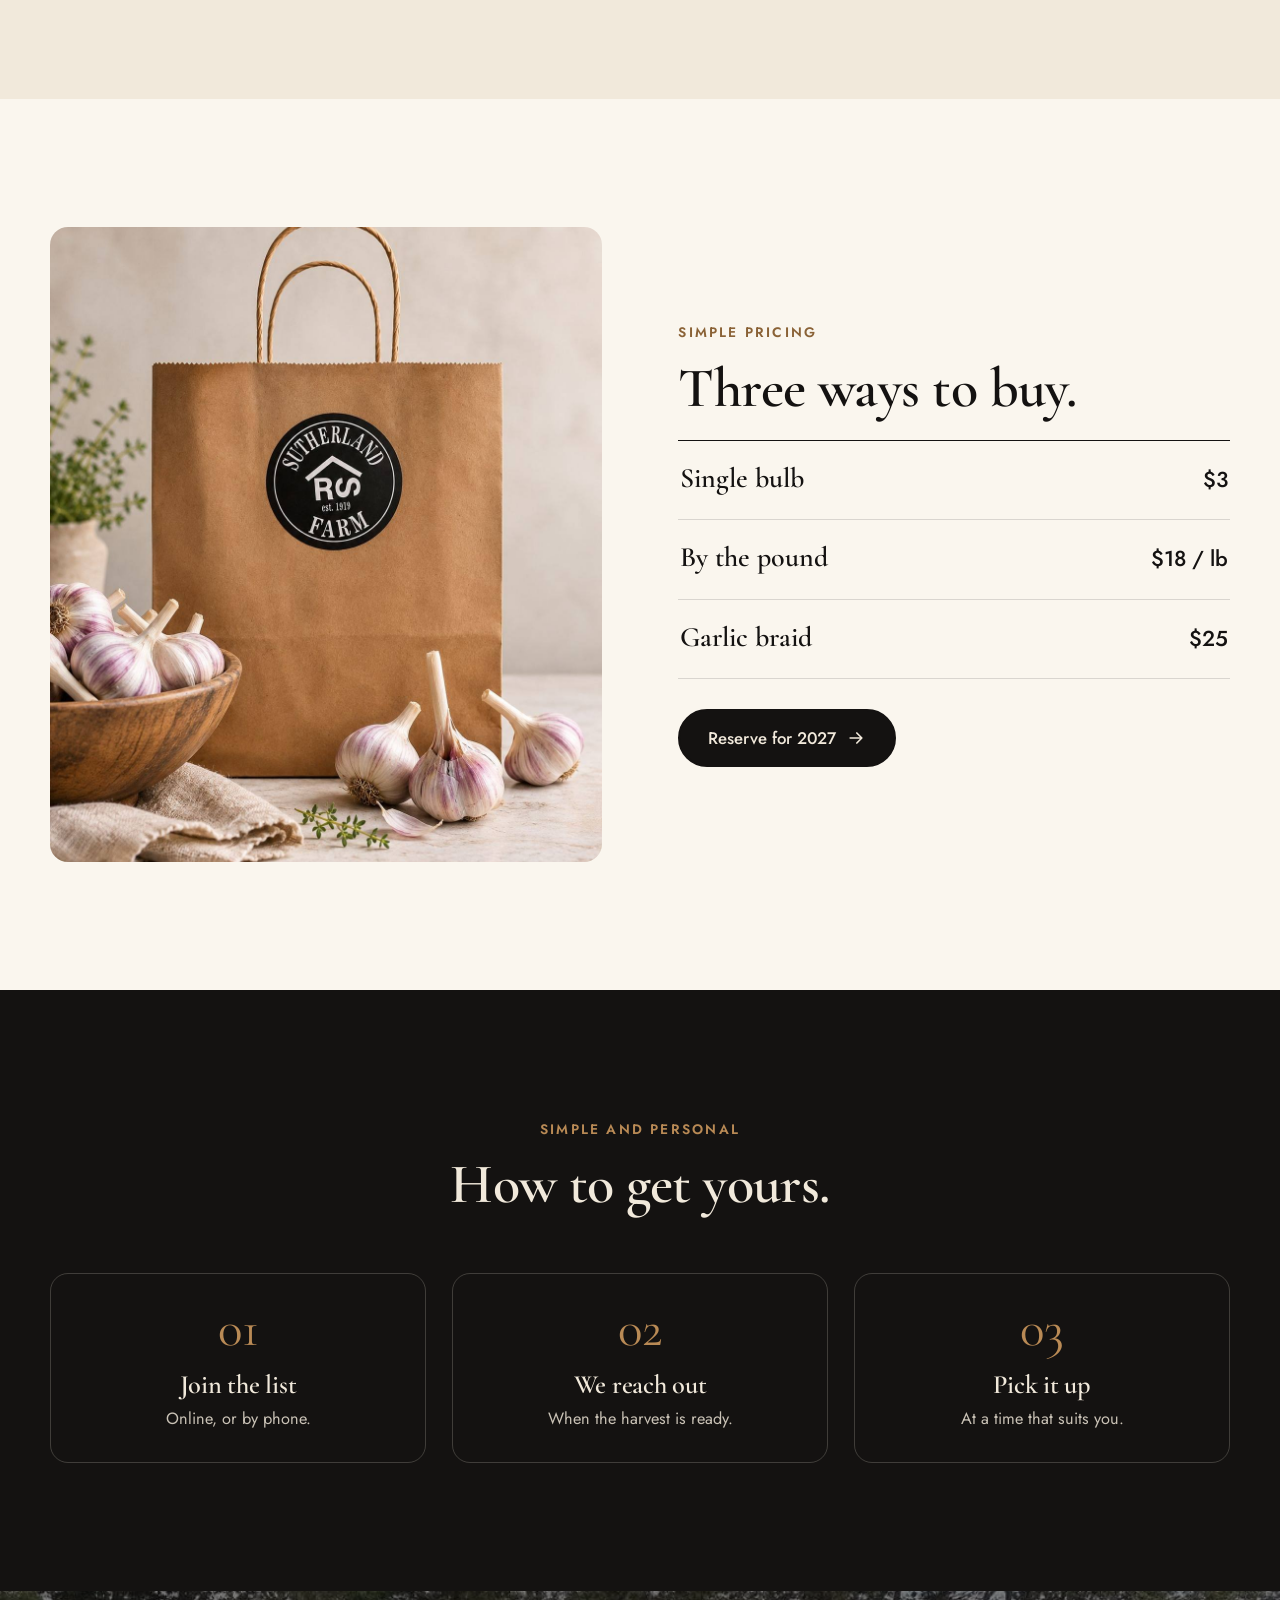
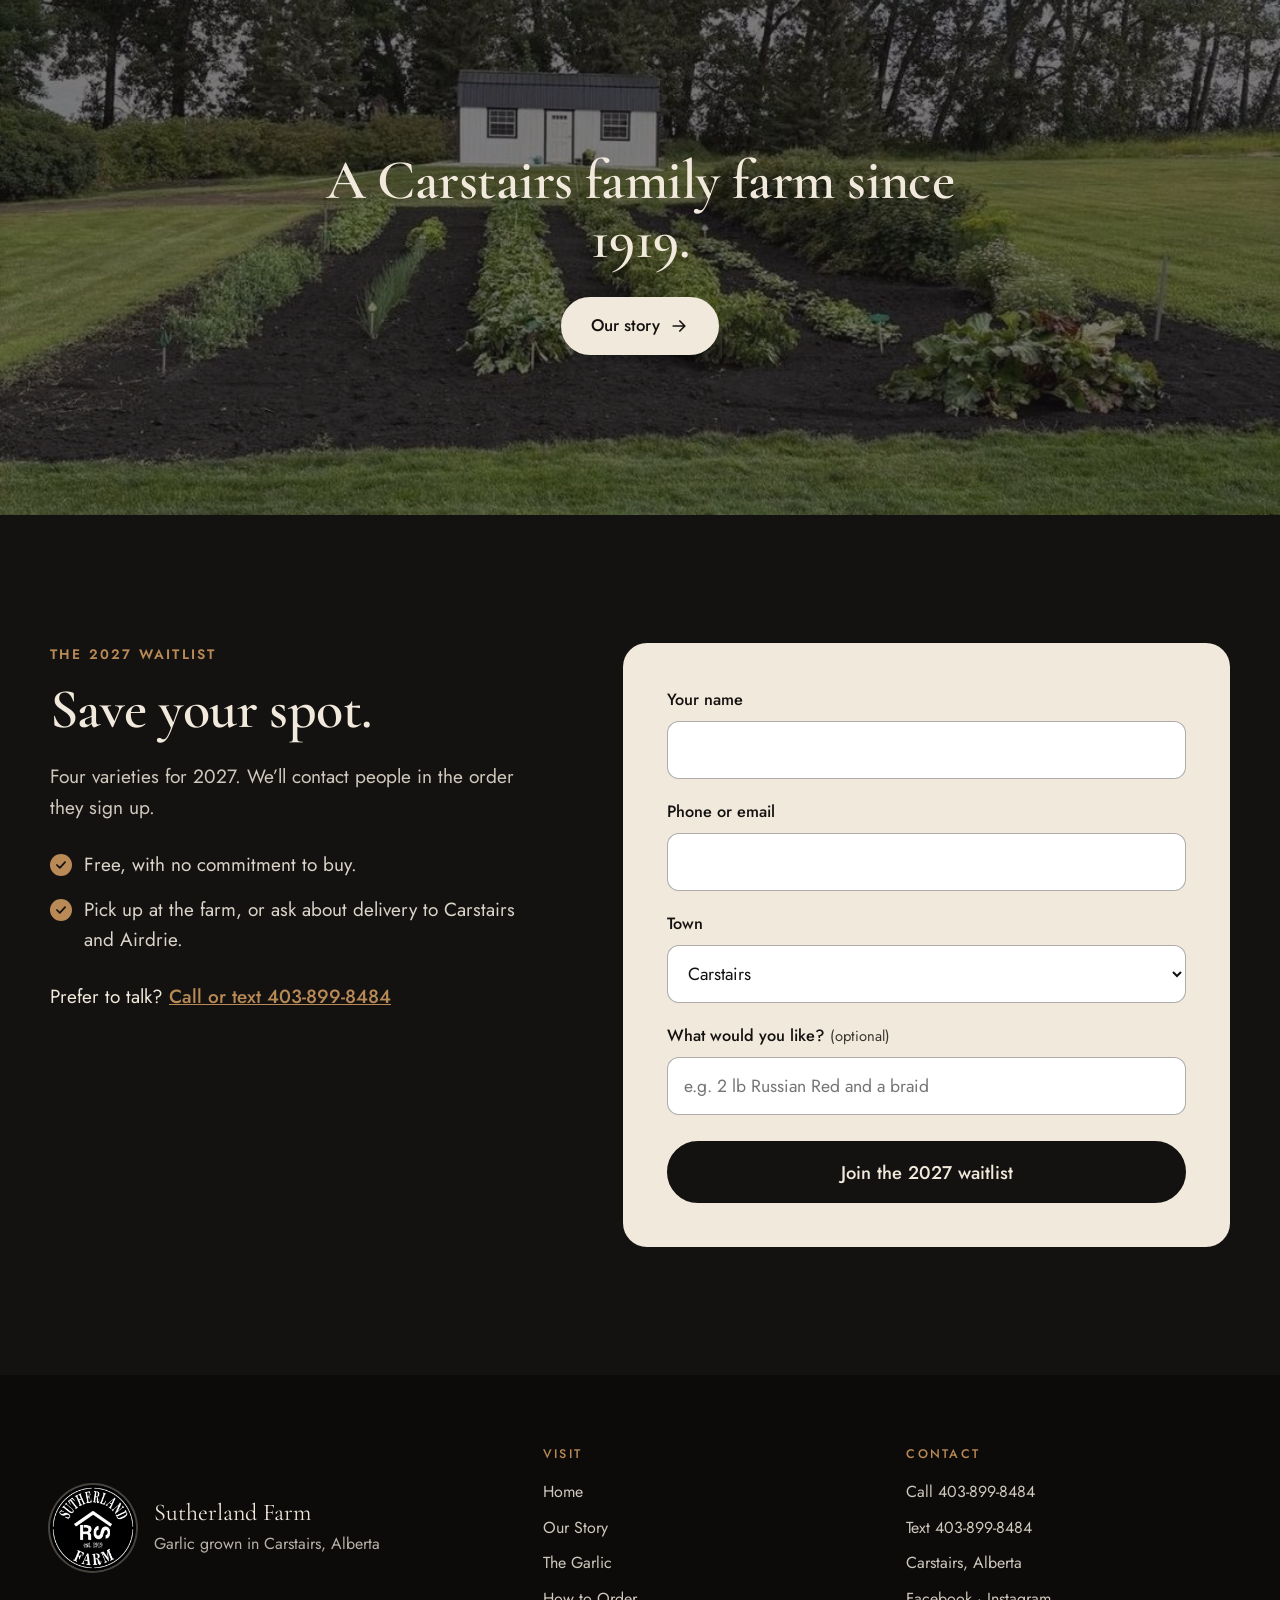
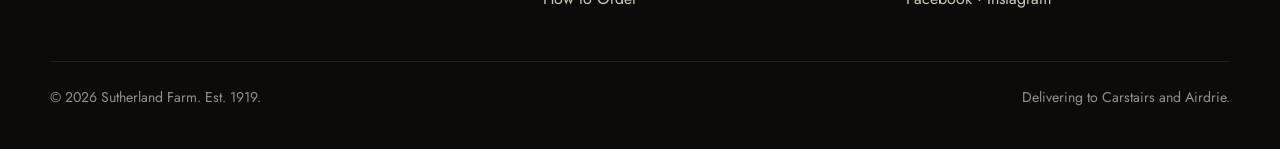
==== commit c3ac8cd6: "Quick facts: "Hand planted & hand harvested" Co-Authored-By: Claude Opus 5.5 <noreply@anthropic.com>" ====
--- a/index.html
+++ b/index.html
@@ -57,7 +57,7 @@
   <ul class="wrap">
     <li><b>Four</b><span>garlic varieties</span></li>
     <li><b>Since 1919</b><span>family farm</span></li>
-    <li><b>By hand</b><span>planted &amp; harvested</span></li>
+    <li><b>Hand planted</b><span>&amp; hand harvested</span></li>
     <li><b>Pickup</b><span>at the farm</span></li>
   </ul>
 </section>
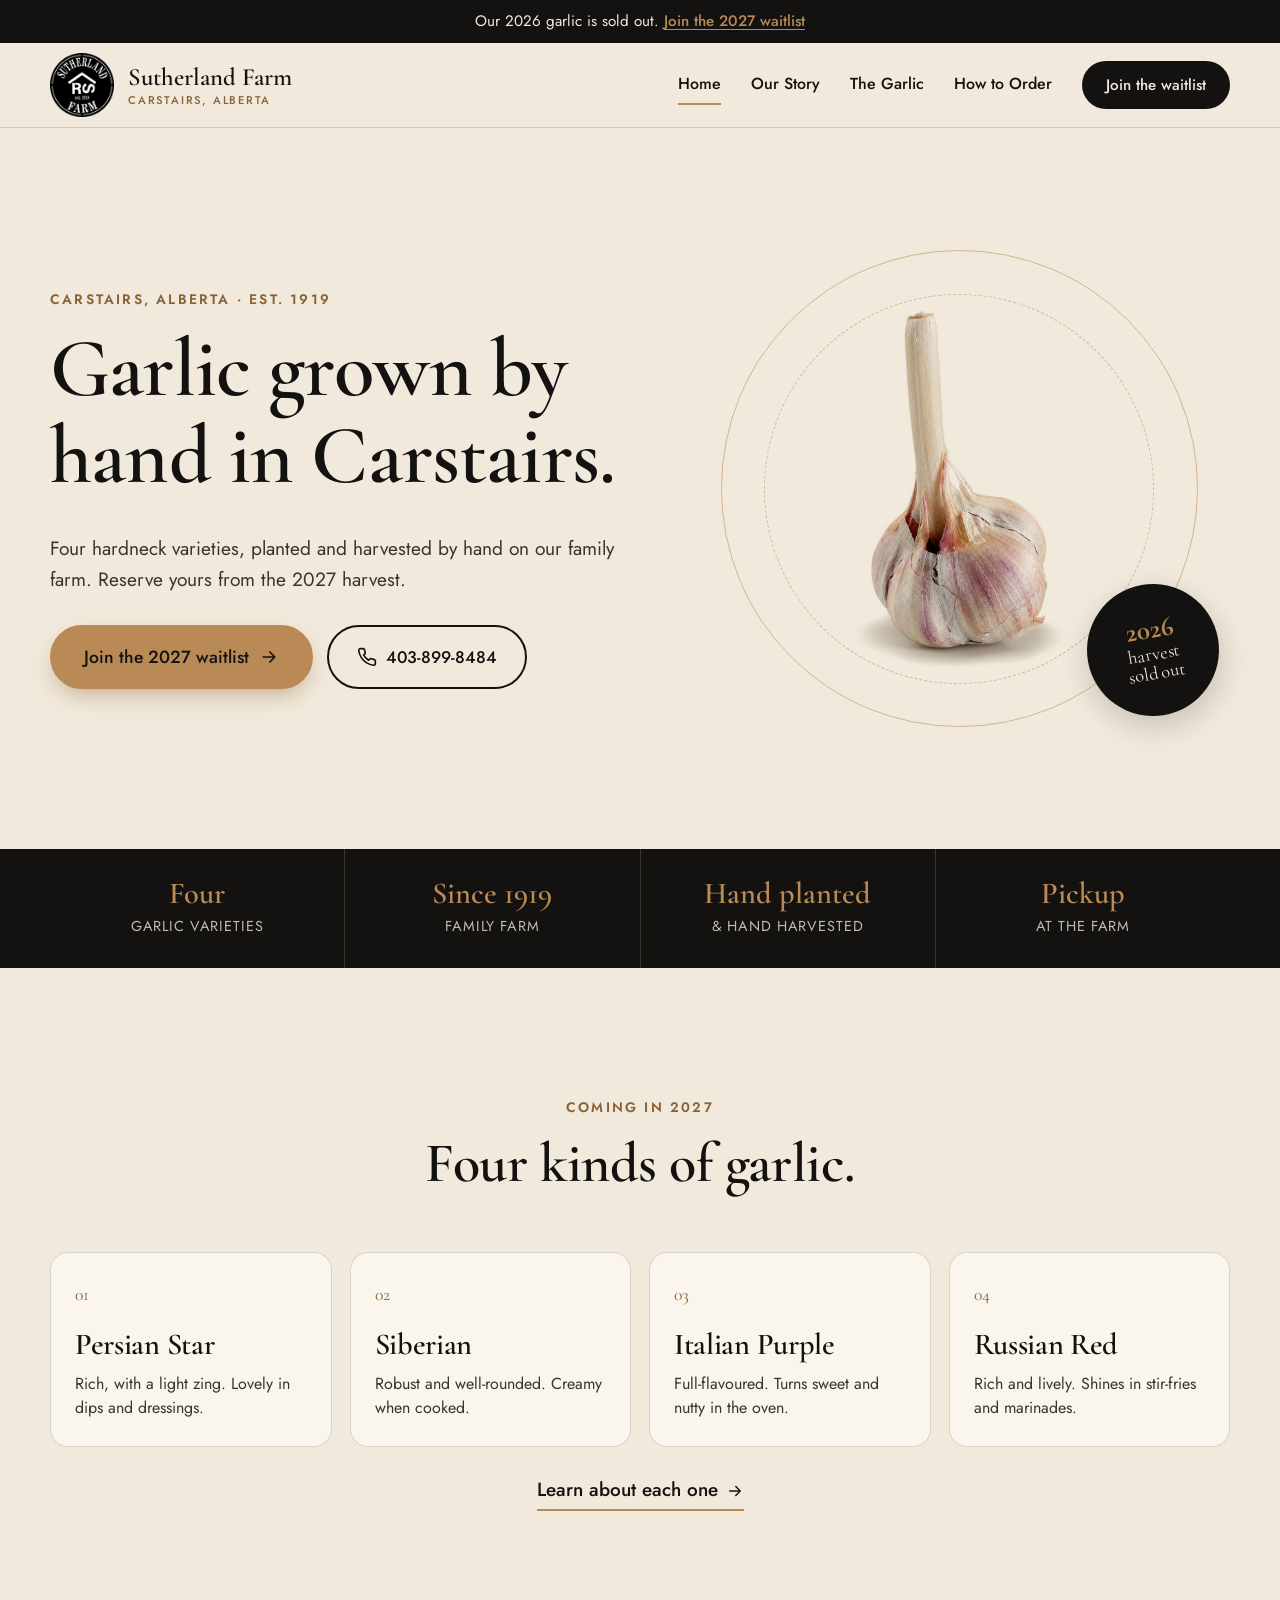
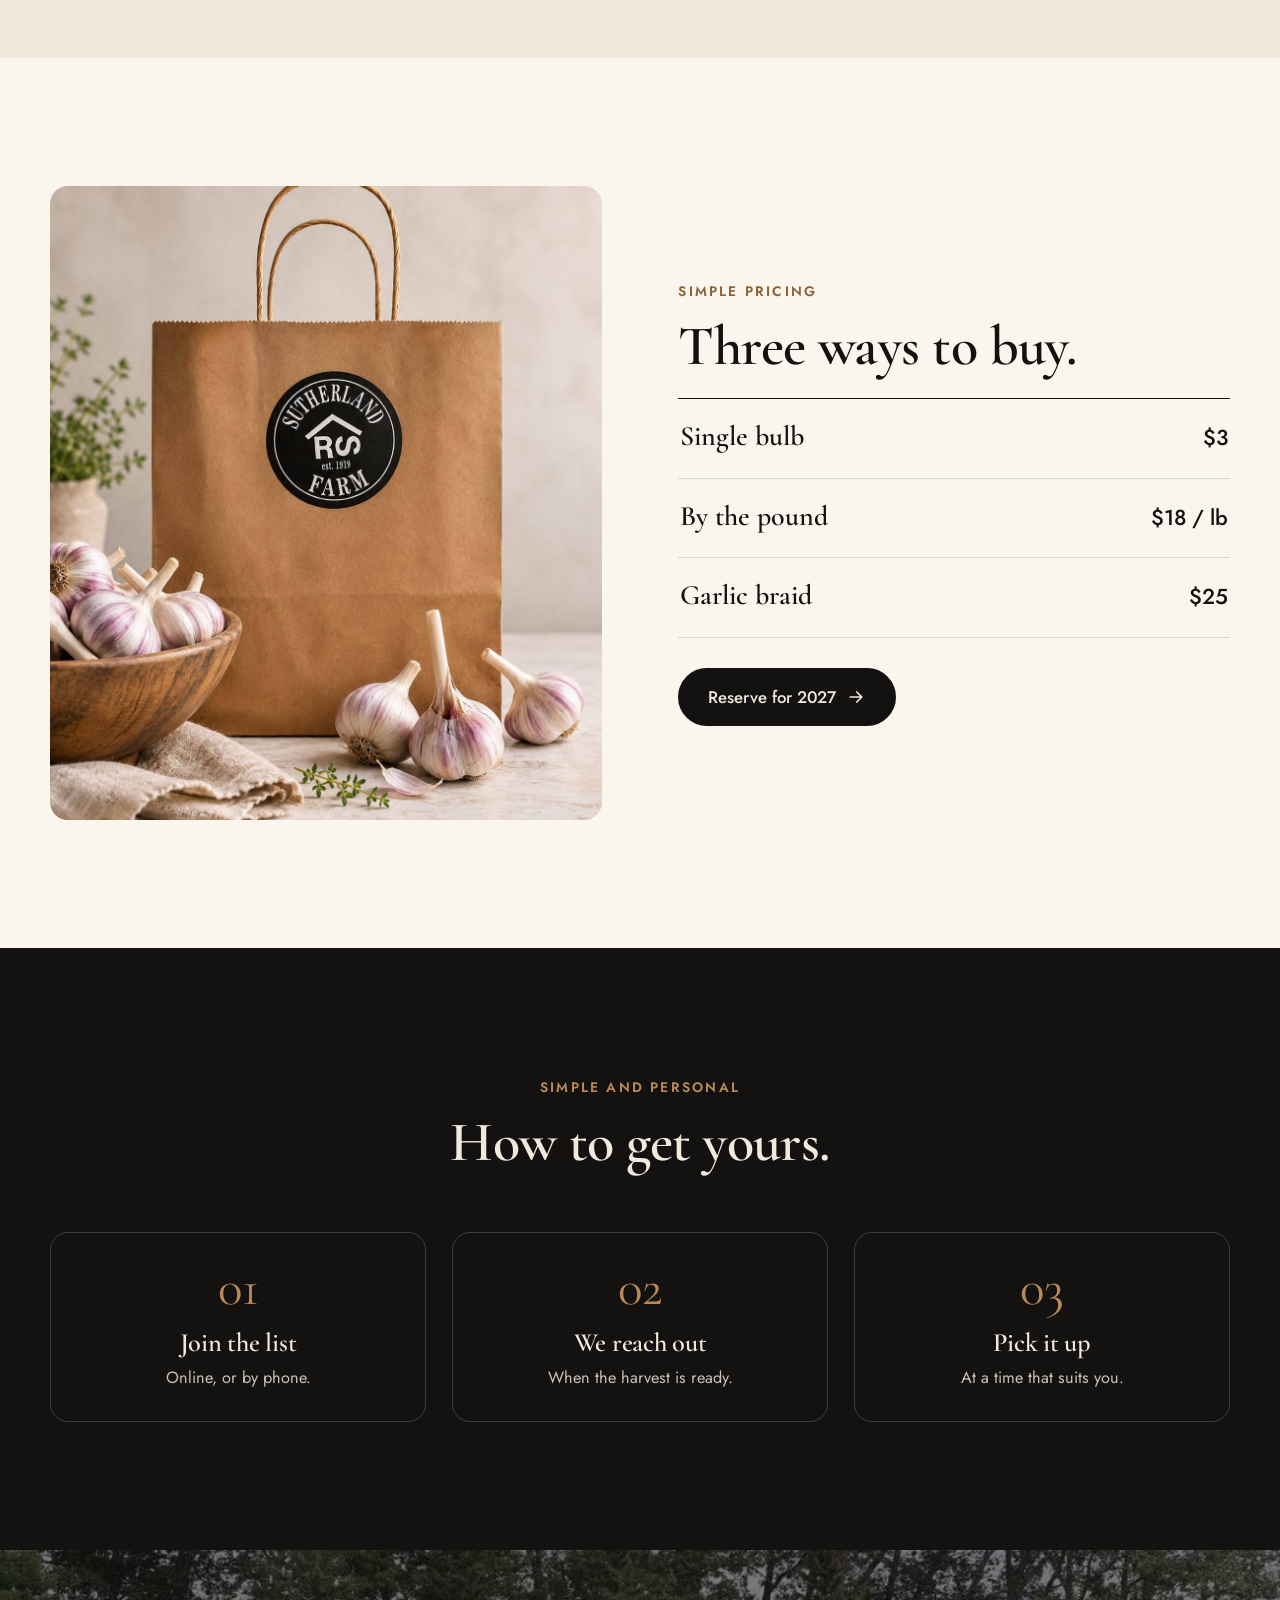
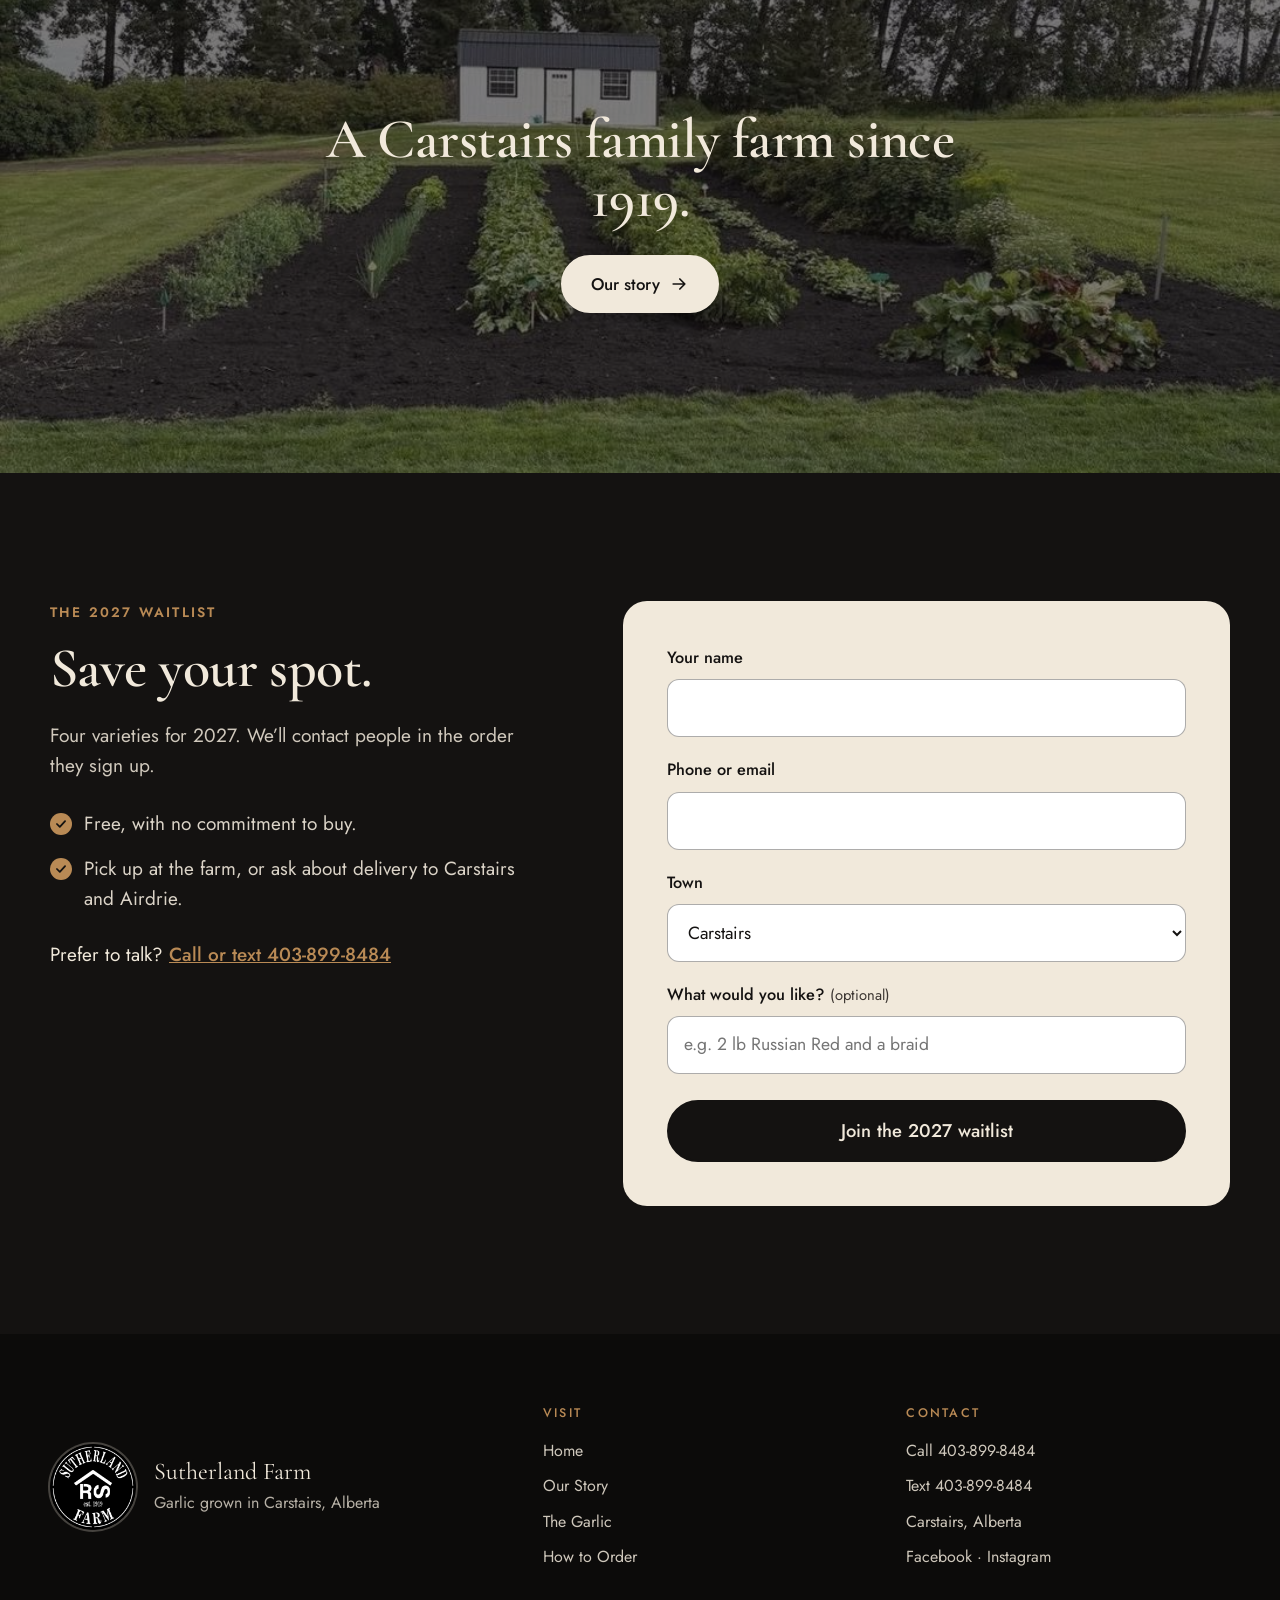
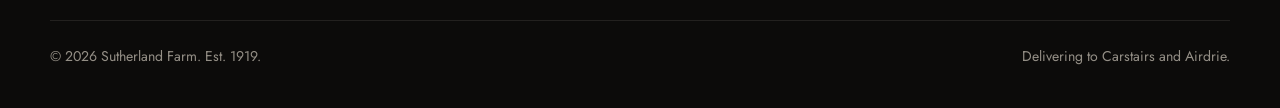
==== commit 4ab68b3e: "Remove the "best for" tags from the variety cards Co-Authored-By: Claude Opus 5.5 <noreply@anthropic" ====
--- a/index.html
+++ b/index.html
@@ -71,22 +71,18 @@
     <div class="varieties"><article class="variety">
         <span class="variety-num">01</span>
         <h3>Persian Star</h3>
-        <span class="best-tag">Best raw</span>
         <p>Rich, with a light zing. Lovely in dips and dressings.</p>
       </article><article class="variety">
         <span class="variety-num">02</span>
         <h3>Siberian</h3>
-        <span class="best-tag">All-rounder</span>
         <p>Robust and well-rounded. Creamy when cooked.</p>
       </article><article class="variety">
         <span class="variety-num">03</span>
         <h3>Italian Purple</h3>
-        <span class="best-tag">Best roasted</span>
         <p>Full-flavoured. Turns sweet and nutty in the oven.</p>
       </article><article class="variety">
         <span class="variety-num">04</span>
         <h3>Russian Red</h3>
-        <span class="best-tag">Best in the pan</span>
         <p>Rich and lively. Shines in stir-fries and marinades.</p>
       </article></div>
     <p class="center" style="margin-top:28px"><a class="text-link" href="the-garlic.html">Learn about each one <svg viewBox="0 0 24 24" fill="none" stroke="currentColor" stroke-width="2" stroke-linecap="round" stroke-linejoin="round" aria-hidden="true"><path d="M5 12h14M13 6l6 6-6 6"/></svg></a></p>
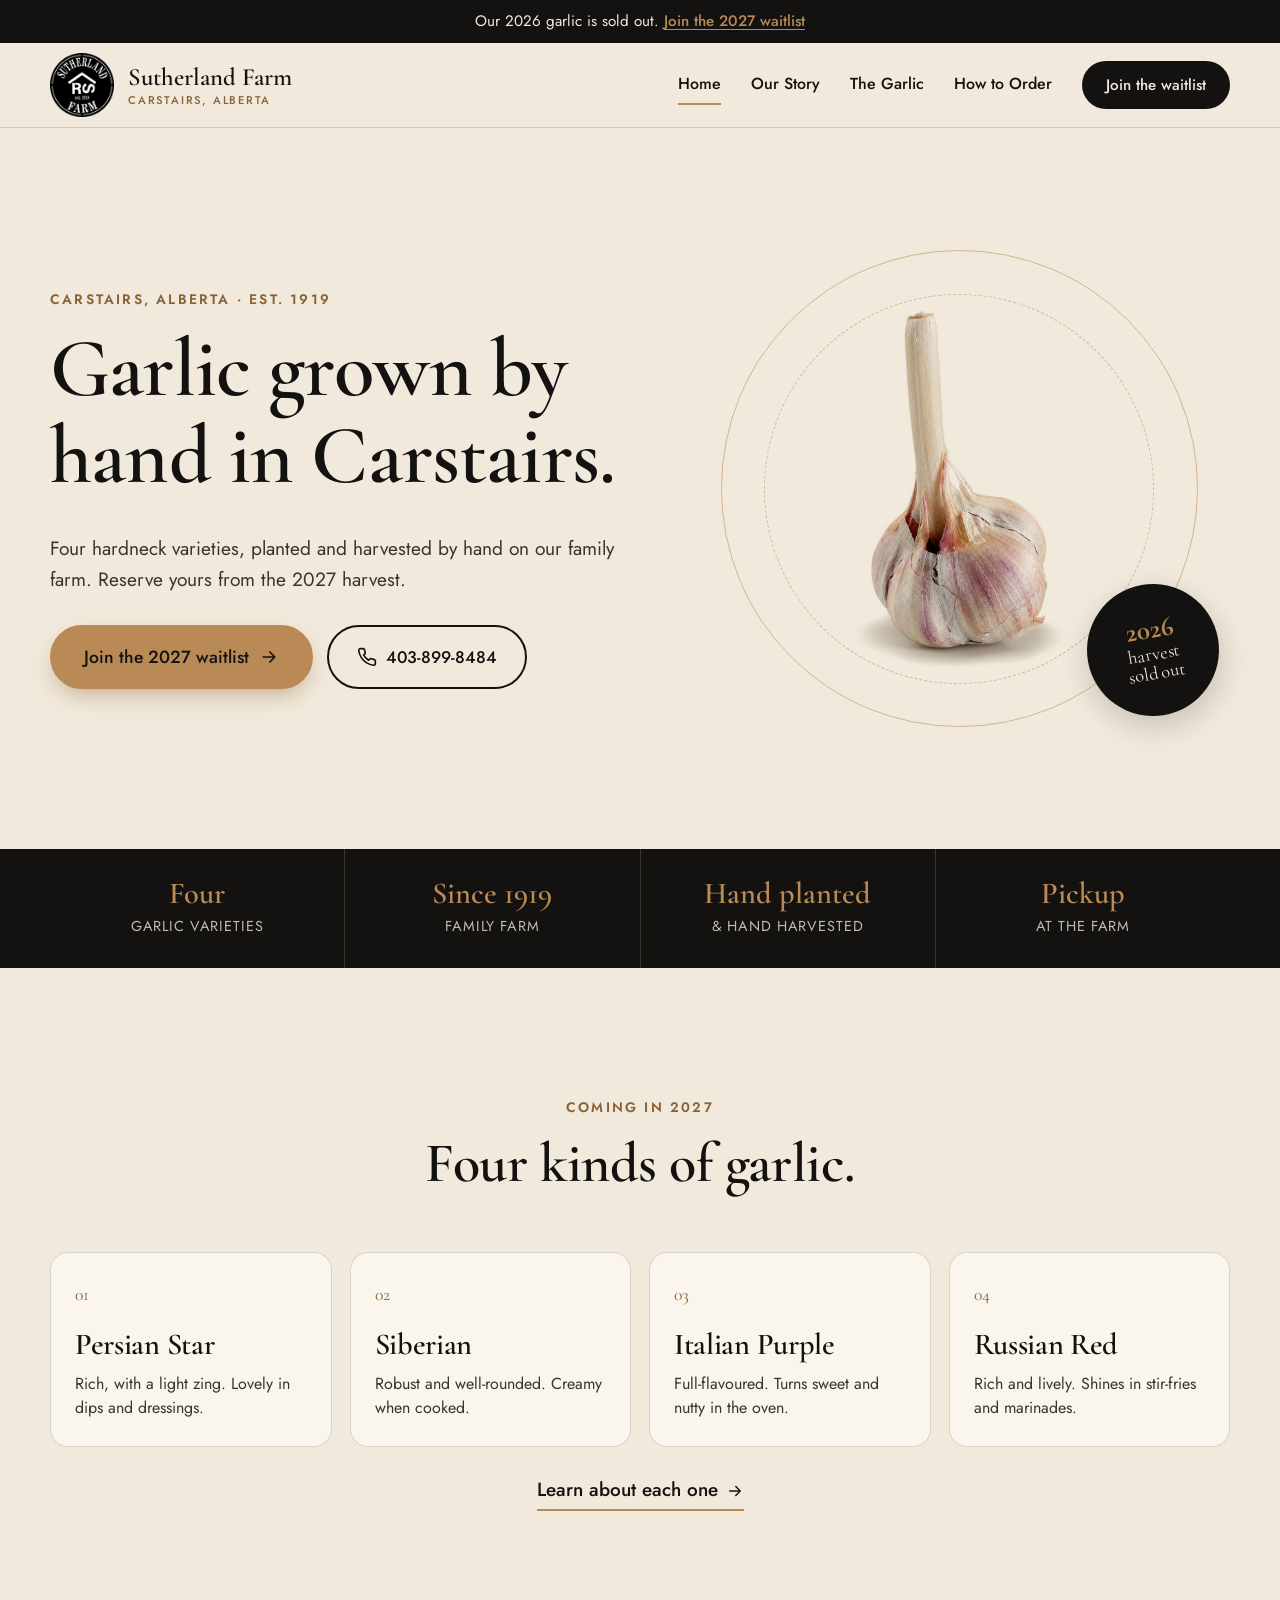
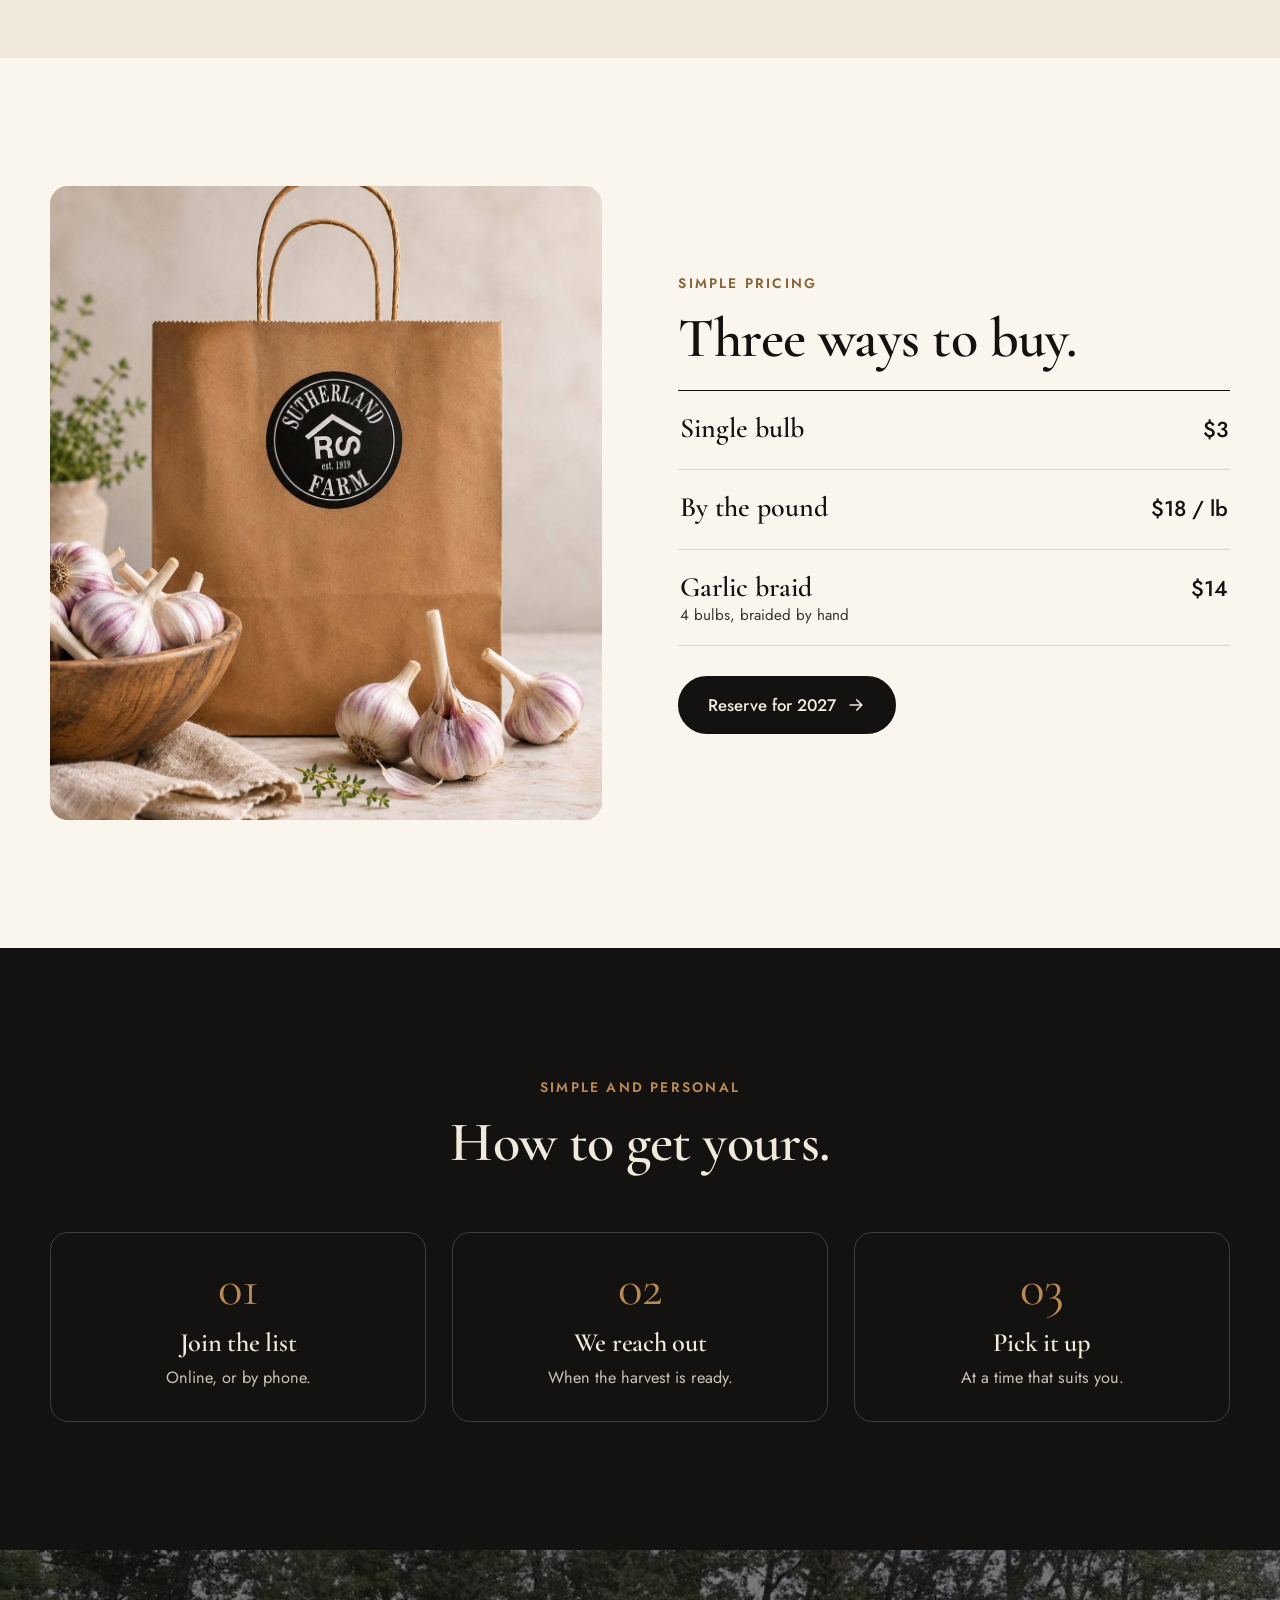
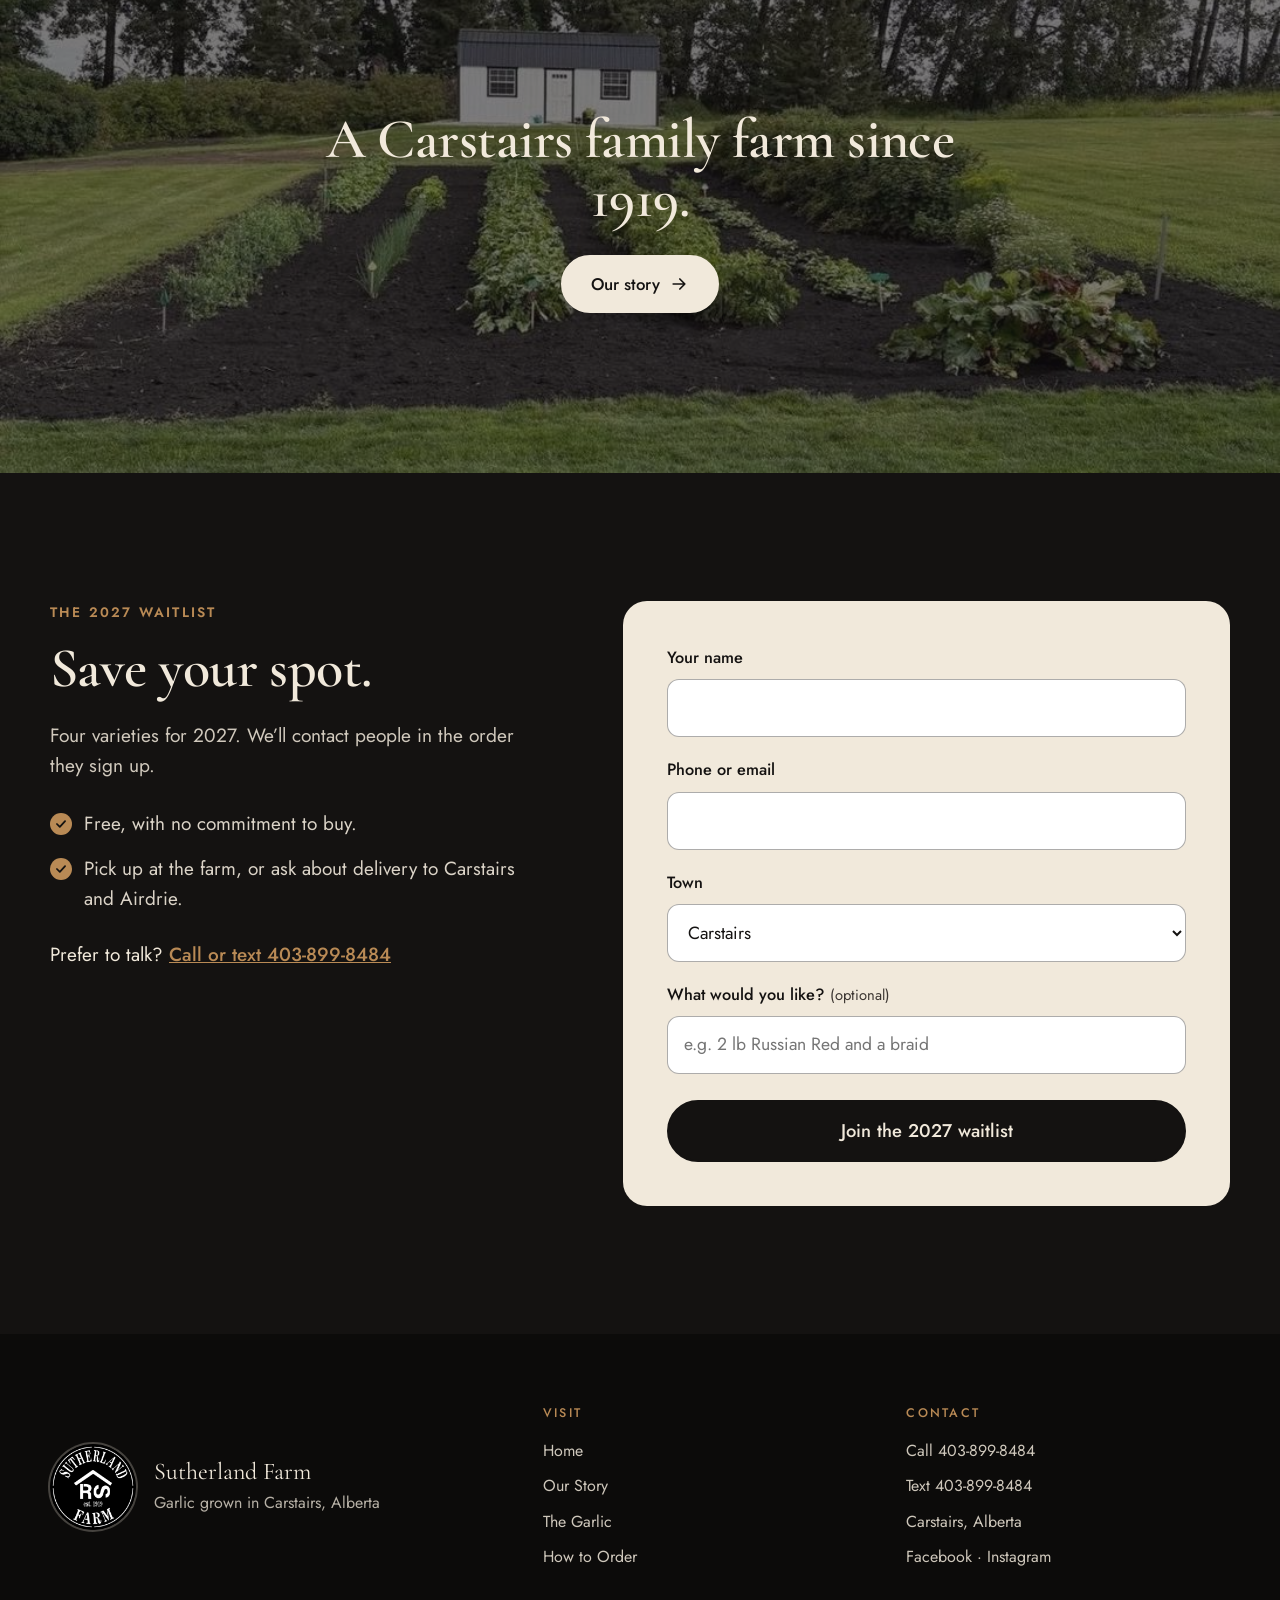
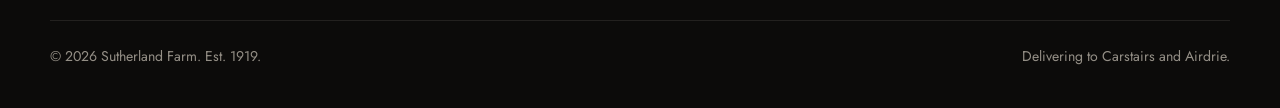
==== commit 1cac9ce5: "Braid price: $14 for 4 bulbs, with the size shown Co-Authored-By: Claude Opus 5.5 <noreply@anthropic" ====
--- a/index.html
+++ b/index.html
@@ -98,7 +98,7 @@
       <ul class="price-list">
         <li><span class="item">Single bulb</span><span class="amt">$3</span></li>
         <li><span class="item">By the pound</span><span class="amt">$18 / lb</span></li>
-        <li><span class="item">Garlic braid</span><span class="amt">$25</span></li>
+        <li><span class="item">Garlic braid<small>4 bulbs, braided by hand</small></span><span class="amt">$14</span></li>
       </ul>
       <a class="btn btn-primary" href="#waitlist" style="margin-top:30px">Reserve for 2027 <svg viewBox="0 0 24 24" fill="none" stroke="currentColor" stroke-width="2" stroke-linecap="round" stroke-linejoin="round" aria-hidden="true"><path d="M5 12h14M13 6l6 6-6 6"/></svg></a>
     </div>
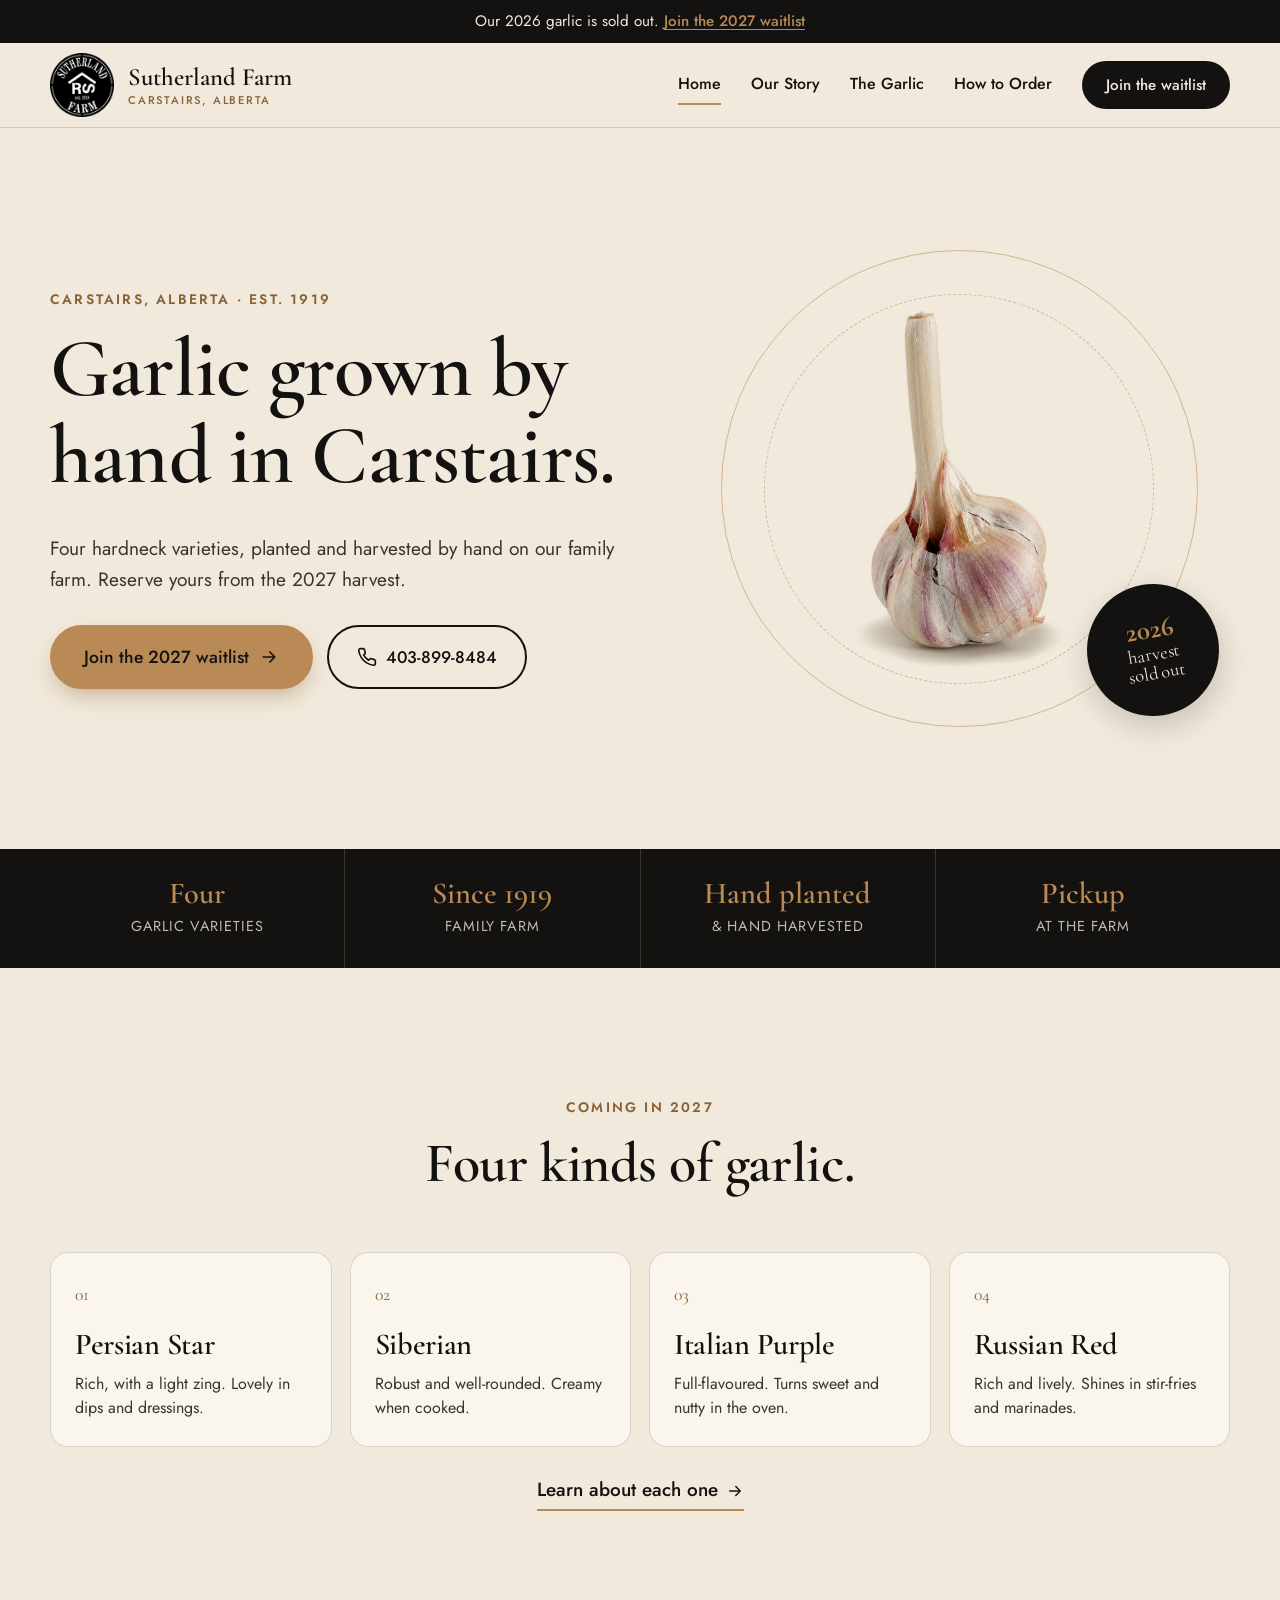
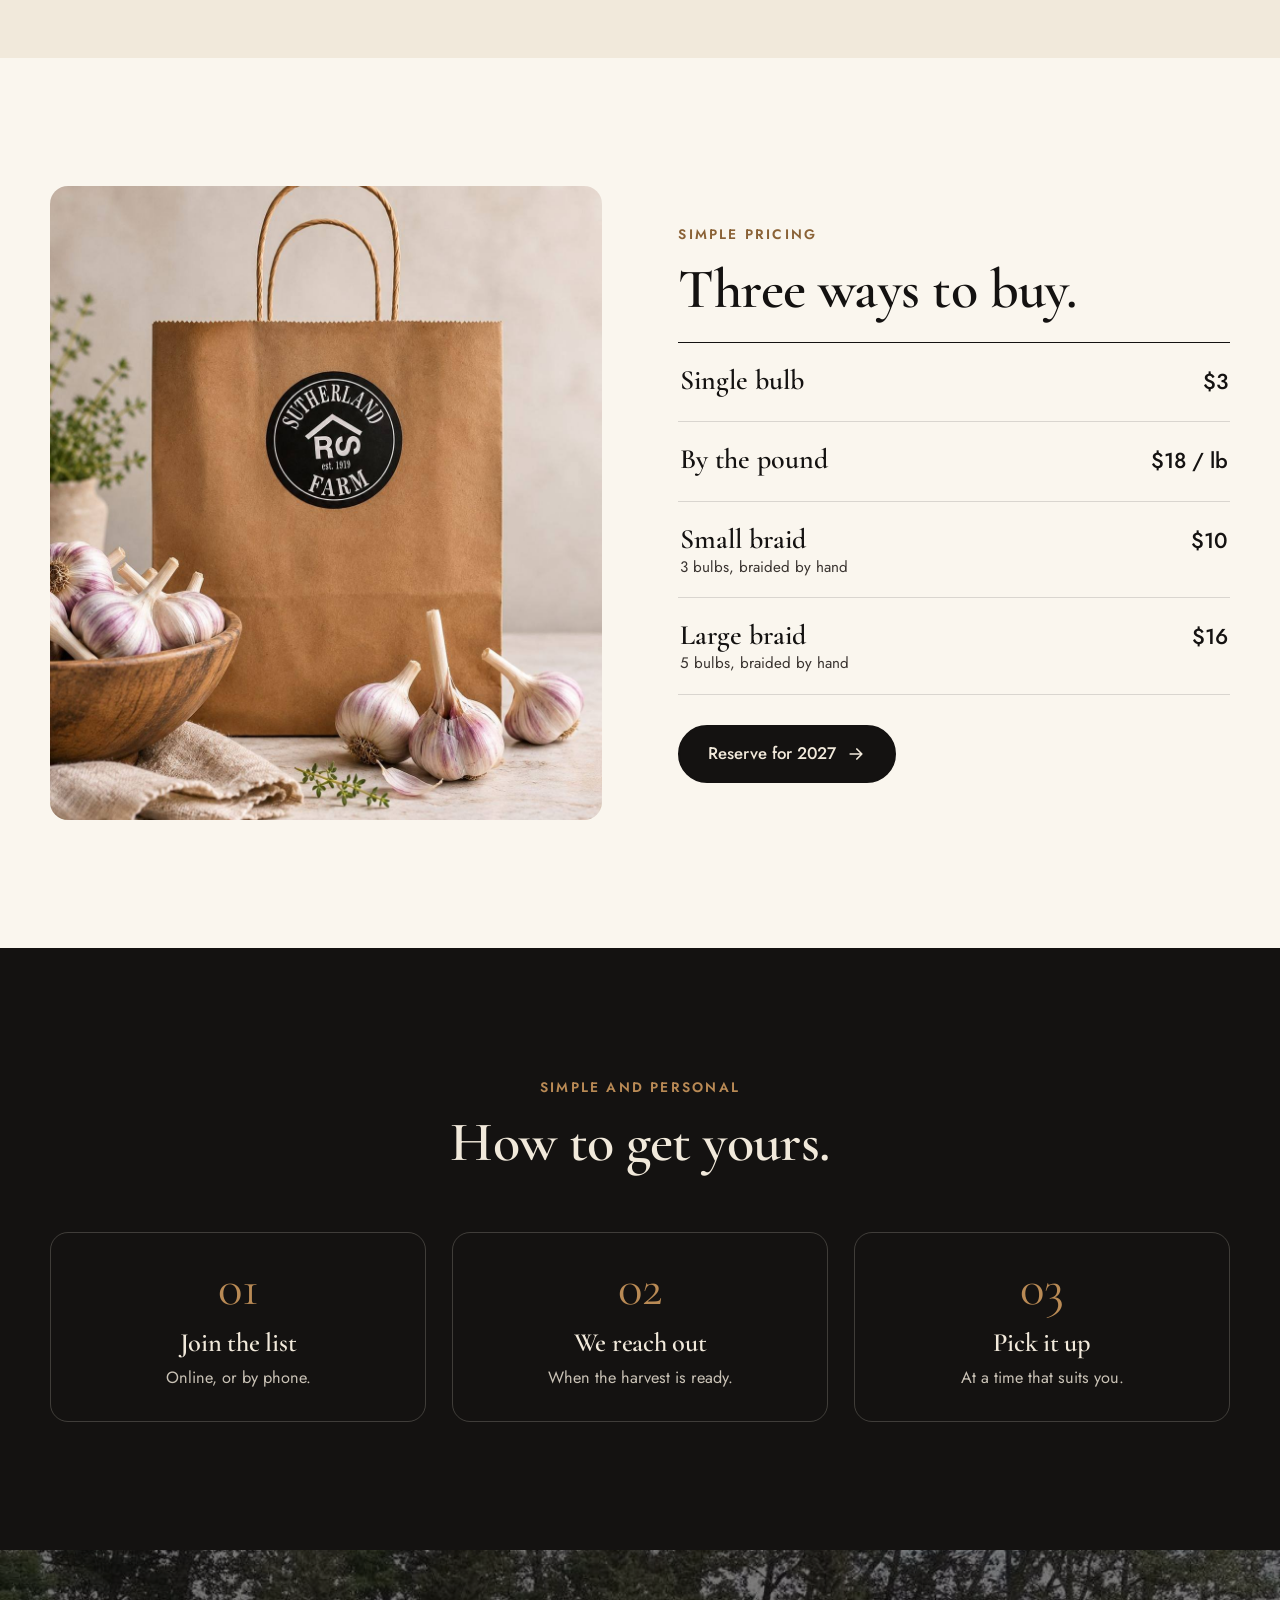
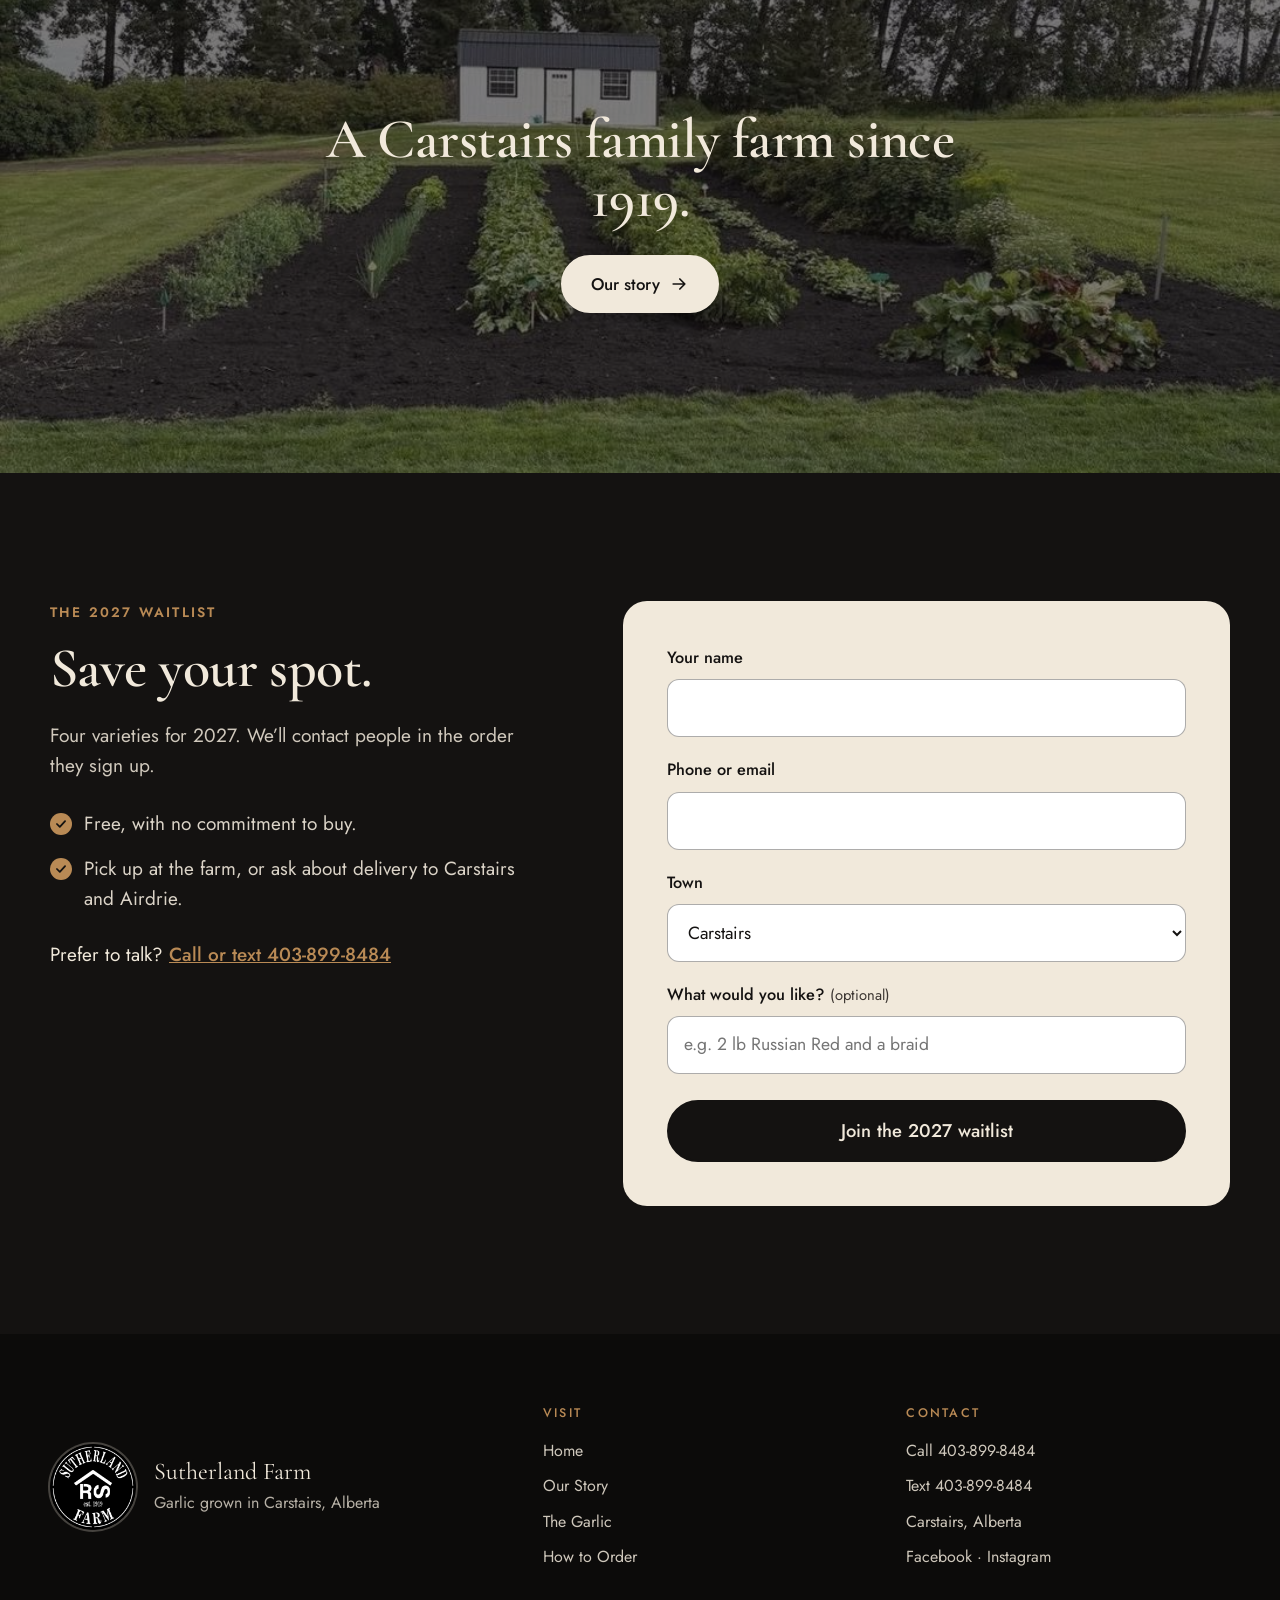
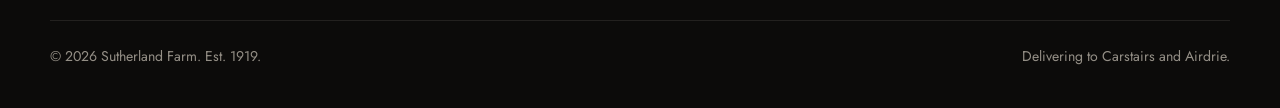
==== commit 737e42be: "Braids: small (3 bulbs) $10 and large (5 bulbs) $16 Co-Authored-By: Claude Opus 5.5 <noreply@anthrop" ====
--- a/index.html
+++ b/index.html
@@ -98,7 +98,8 @@
       <ul class="price-list">
         <li><span class="item">Single bulb</span><span class="amt">$3</span></li>
         <li><span class="item">By the pound</span><span class="amt">$18 / lb</span></li>
-        <li><span class="item">Garlic braid<small>4 bulbs, braided by hand</small></span><span class="amt">$14</span></li>
+        <li><span class="item">Small braid<small>3 bulbs, braided by hand</small></span><span class="amt">$10</span></li>
+        <li><span class="item">Large braid<small>5 bulbs, braided by hand</small></span><span class="amt">$16</span></li>
       </ul>
       <a class="btn btn-primary" href="#waitlist" style="margin-top:30px">Reserve for 2027 <svg viewBox="0 0 24 24" fill="none" stroke="currentColor" stroke-width="2" stroke-linecap="round" stroke-linejoin="round" aria-hidden="true"><path d="M5 12h14M13 6l6 6-6 6"/></svg></a>
     </div>
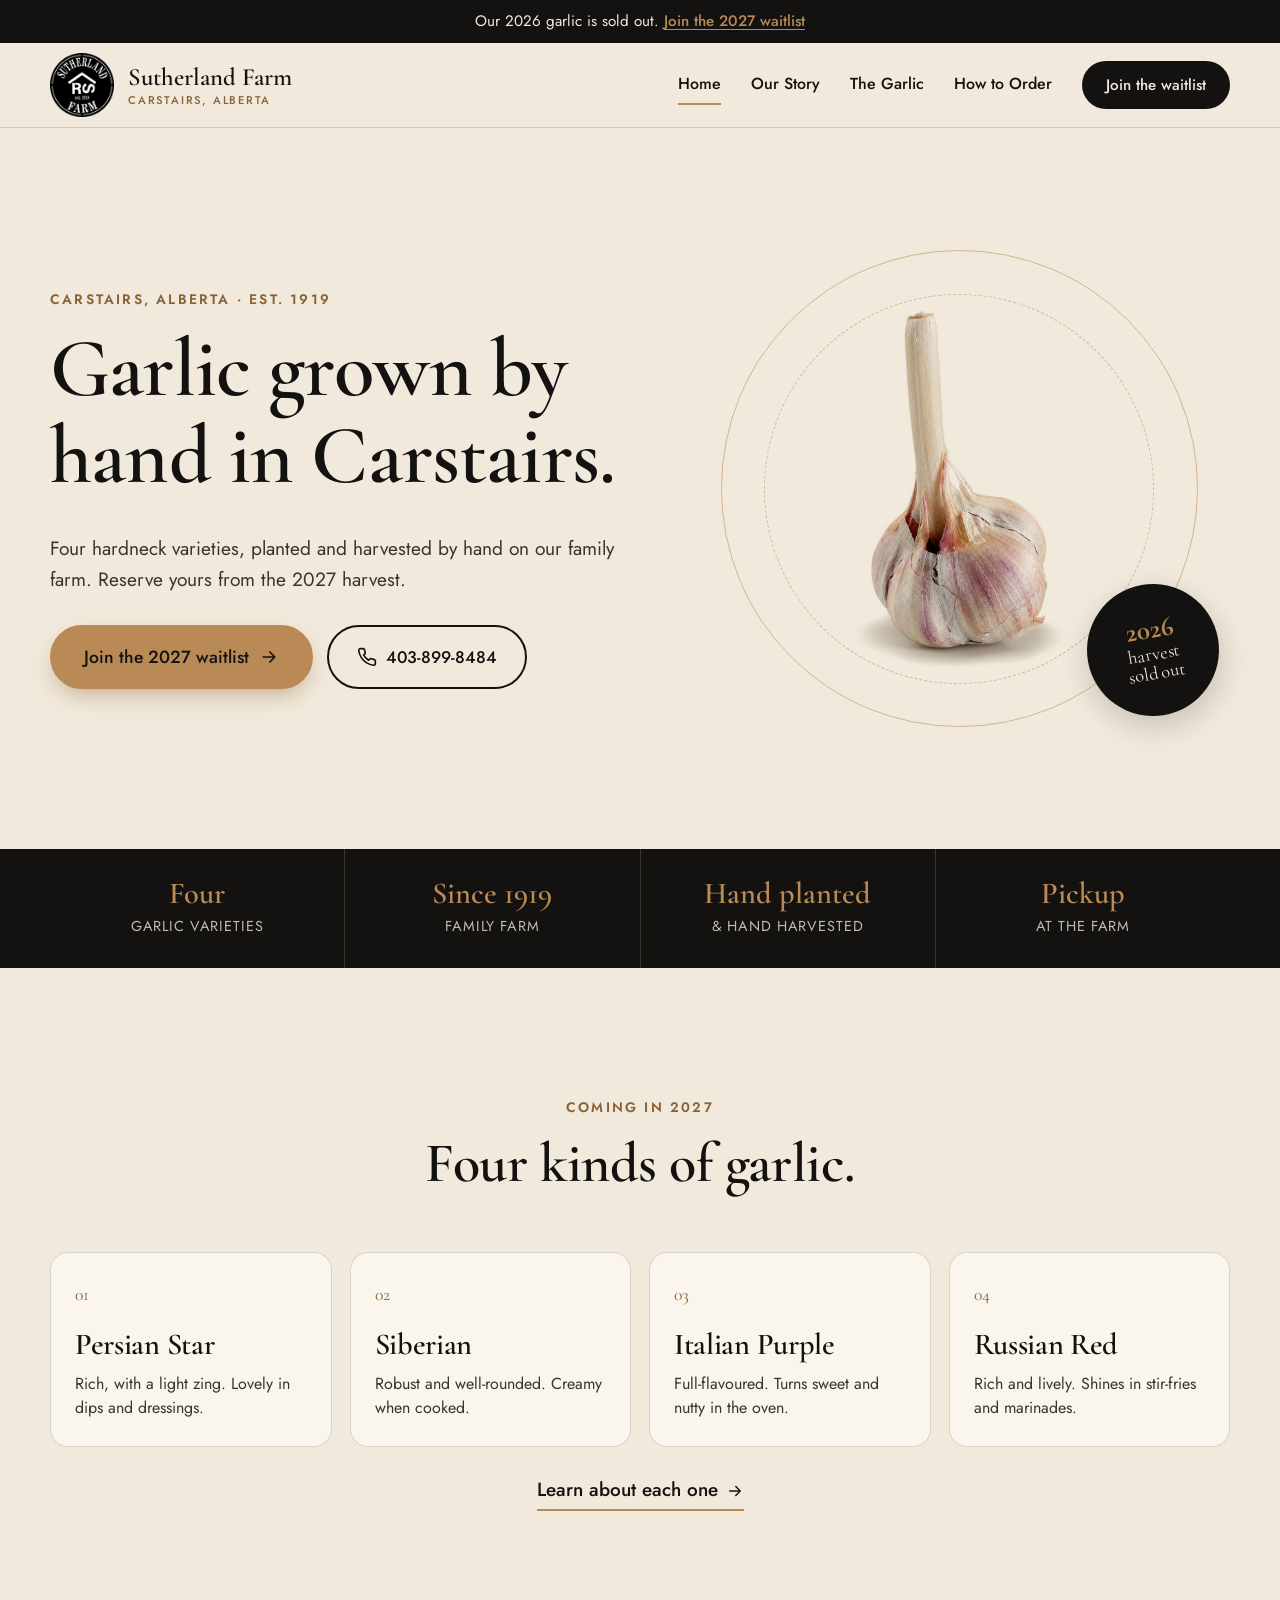
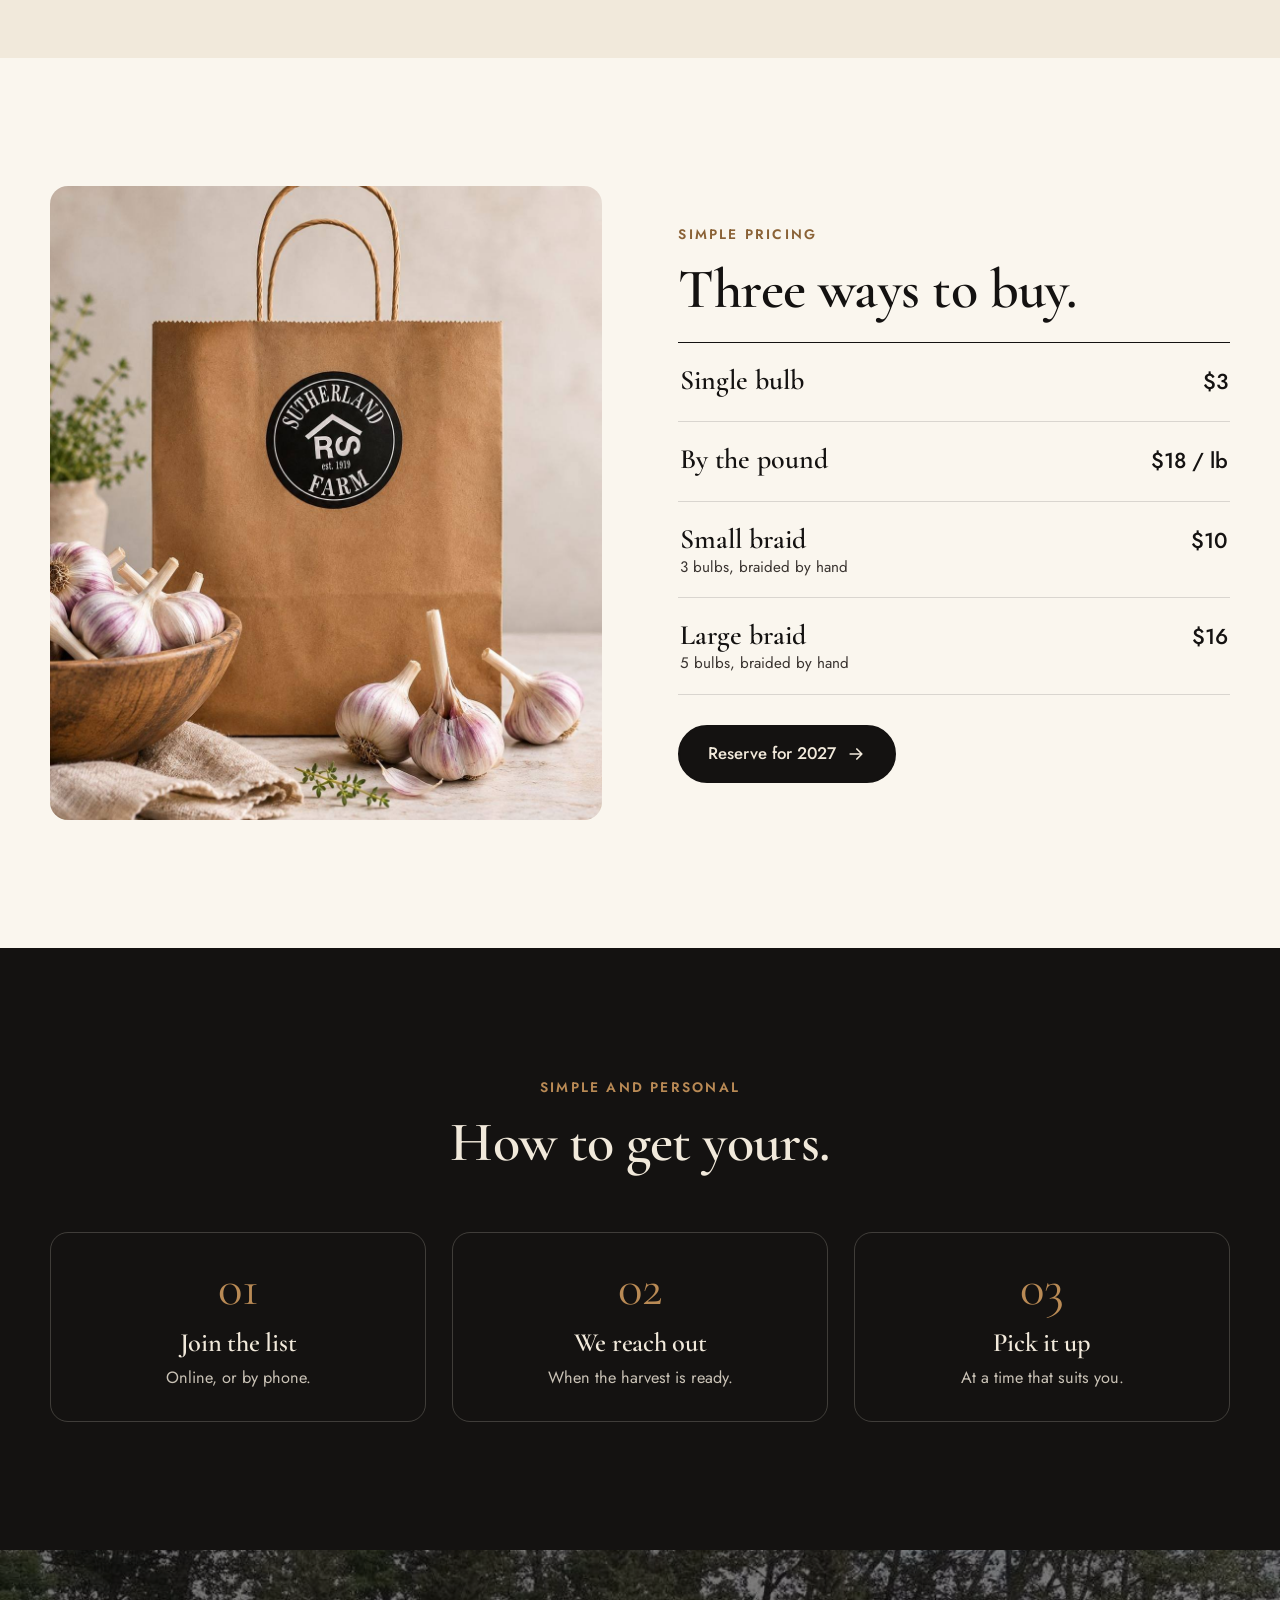
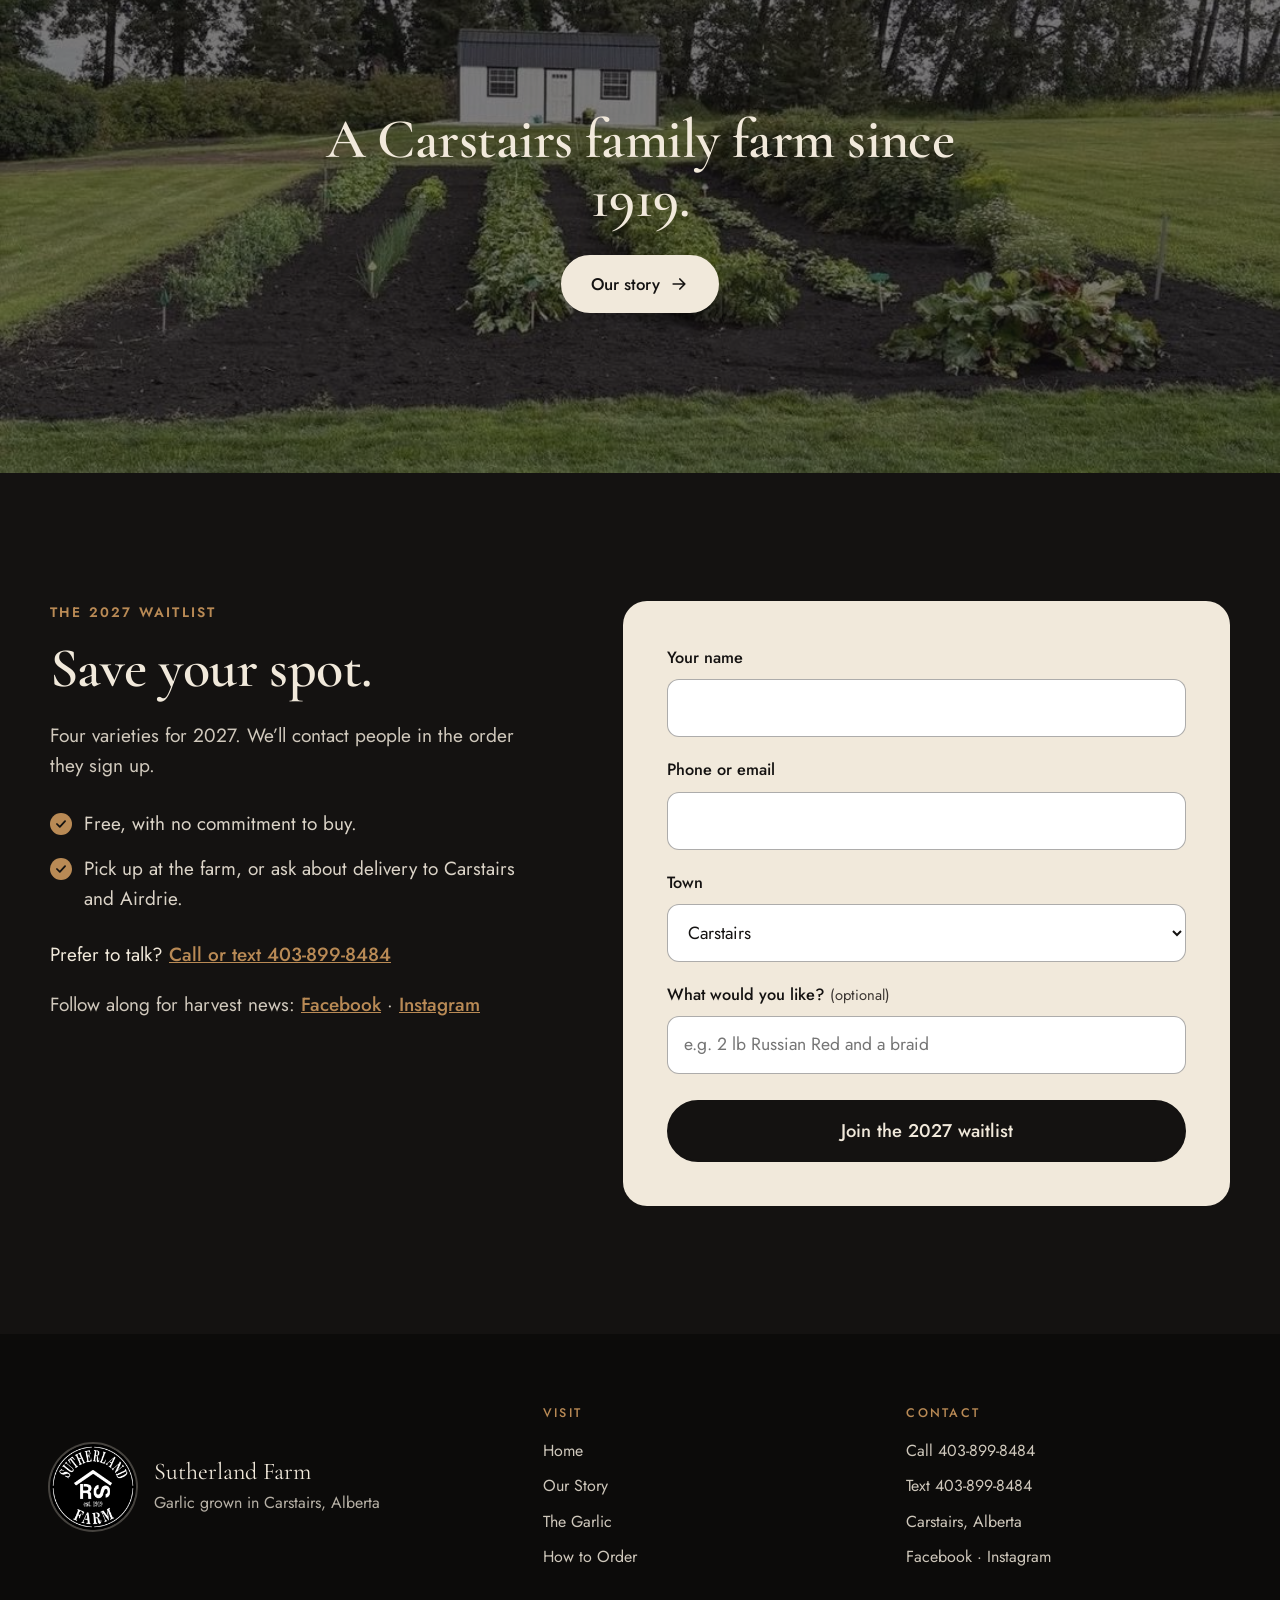
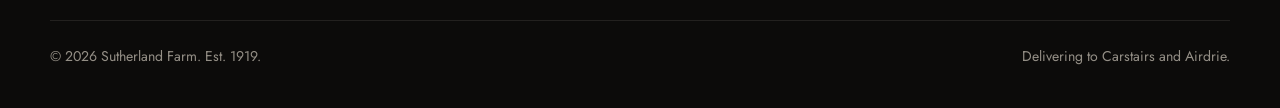
==== commit b74bf366: "Add the farm's Facebook and Instagram links Footer on every page, plus a "Follow along for harvest n" ====
--- a/index.html
+++ b/index.html
@@ -139,6 +139,7 @@
         <li>Pick up at the farm, or ask about delivery to Carstairs and Airdrie.</li>
       </ul>
       <p class="waitlist-call">Prefer to talk? <a href="tel:+14038998484">Call or text 403-899-8484</a></p>
+      <p class="waitlist-follow">Follow along for harvest news: <a href="https://www.facebook.com/share/1CmYCSbVEL/" target="_blank" rel="noopener">Facebook</a> · <a href="https://www.instagram.com/sutherlandfarm_1919/" target="_blank" rel="noopener">Instagram</a></p>
     </div>
     <div class="form-card">
       <form class="waitlist-form" novalidate>
@@ -196,7 +197,7 @@
           <li><a href="tel:+14038998484">Call 403-899-8484</a></li>
           <li><a href="sms:+14038998484">Text 403-899-8484</a></li>
           <li>Carstairs, Alberta</li>
-          <li><a href="#" data-social="facebook">Facebook</a> · <a href="#" data-social="instagram">Instagram</a></li>
+          <li><a href="https://www.facebook.com/share/1CmYCSbVEL/" target="_blank" rel="noopener" data-social="facebook">Facebook</a> · <a href="https://www.instagram.com/sutherlandfarm_1919/" target="_blank" rel="noopener" data-social="instagram">Instagram</a></li>
         </ul>
       </div>
     </div>
--- a/css/style.css
+++ b/css/style.css
@@ -510,3 +510,5 @@
   .best-tag { text-transform: none; letter-spacing: .01em; font-size: .8rem; white-space: nowrap; padding: 5px 11px 5px 9px; gap: 6px; }
   .best-tag::before { width: 6px; height: 6px; }
 }
+.waitlist-follow { margin-top: 10px; color: rgba(241,233,219,.85); }
+.waitlist-follow a { color: var(--kraft); font-weight: 500; }
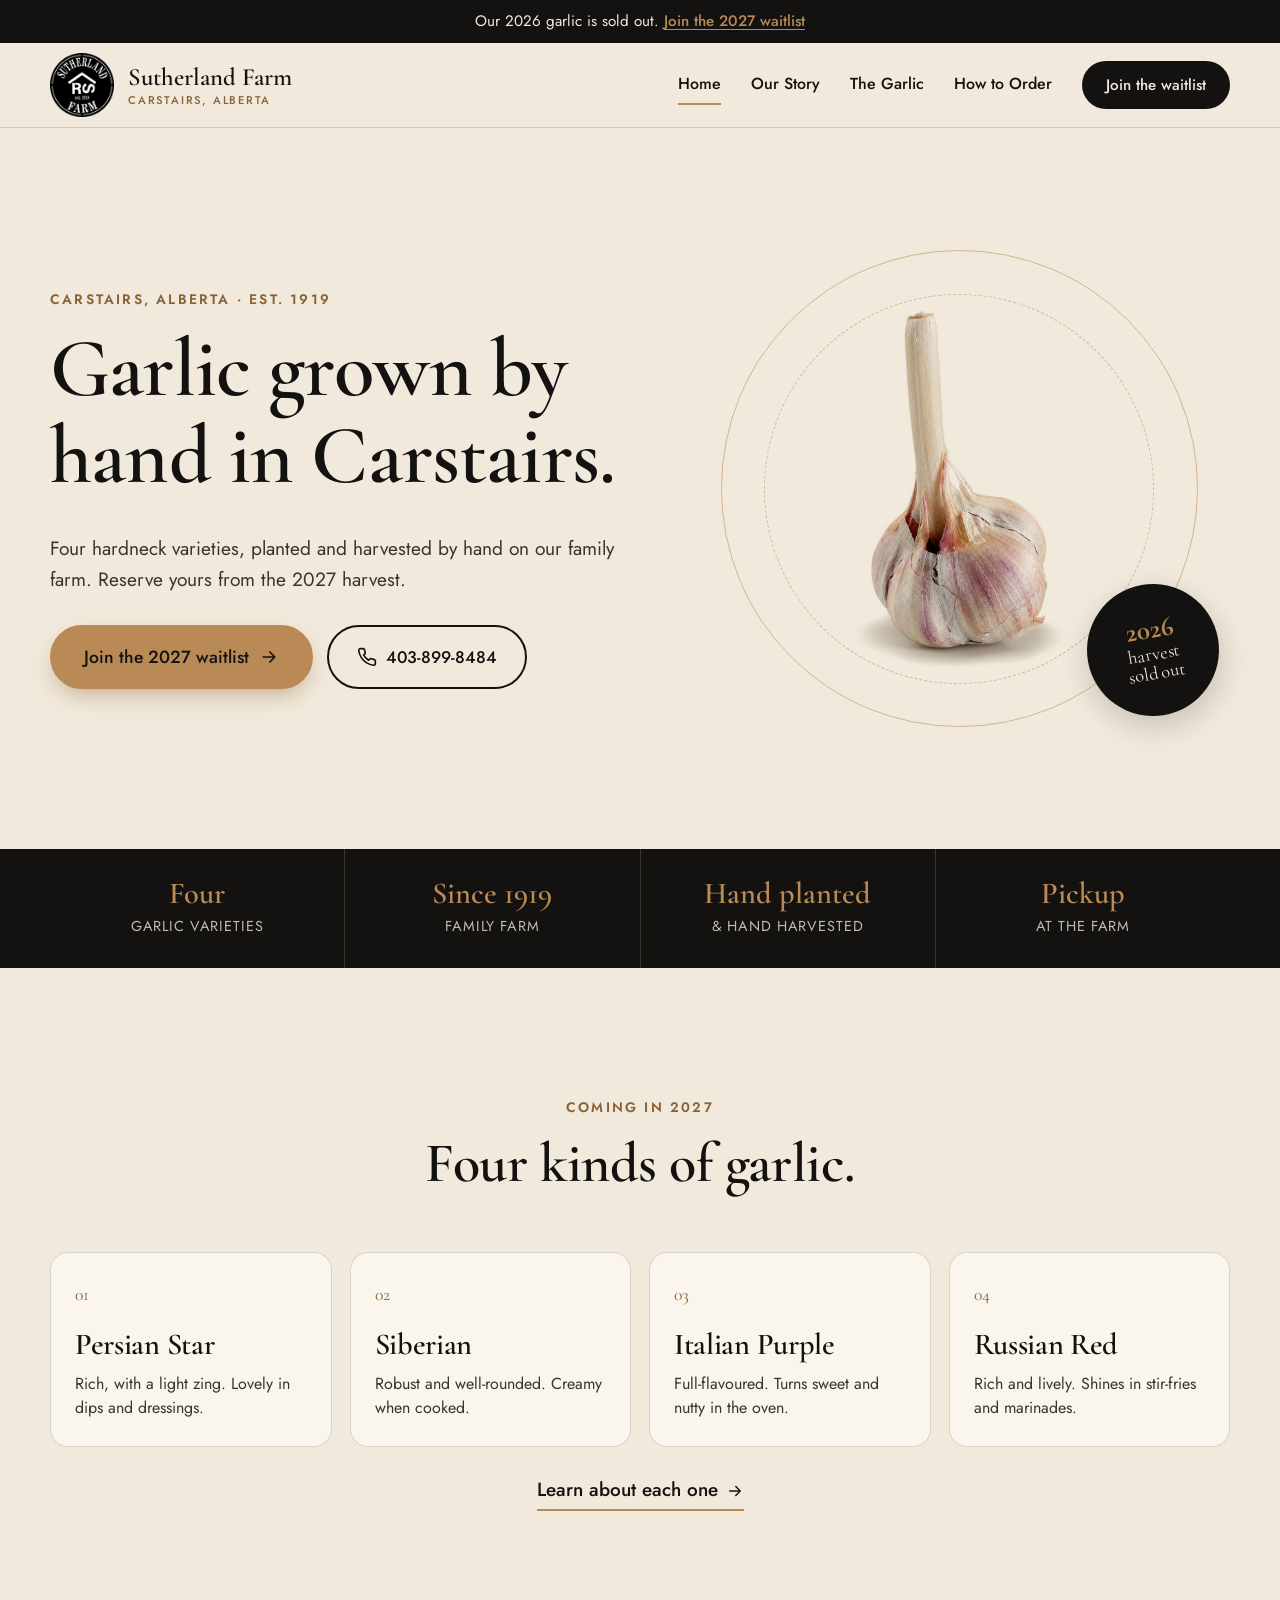
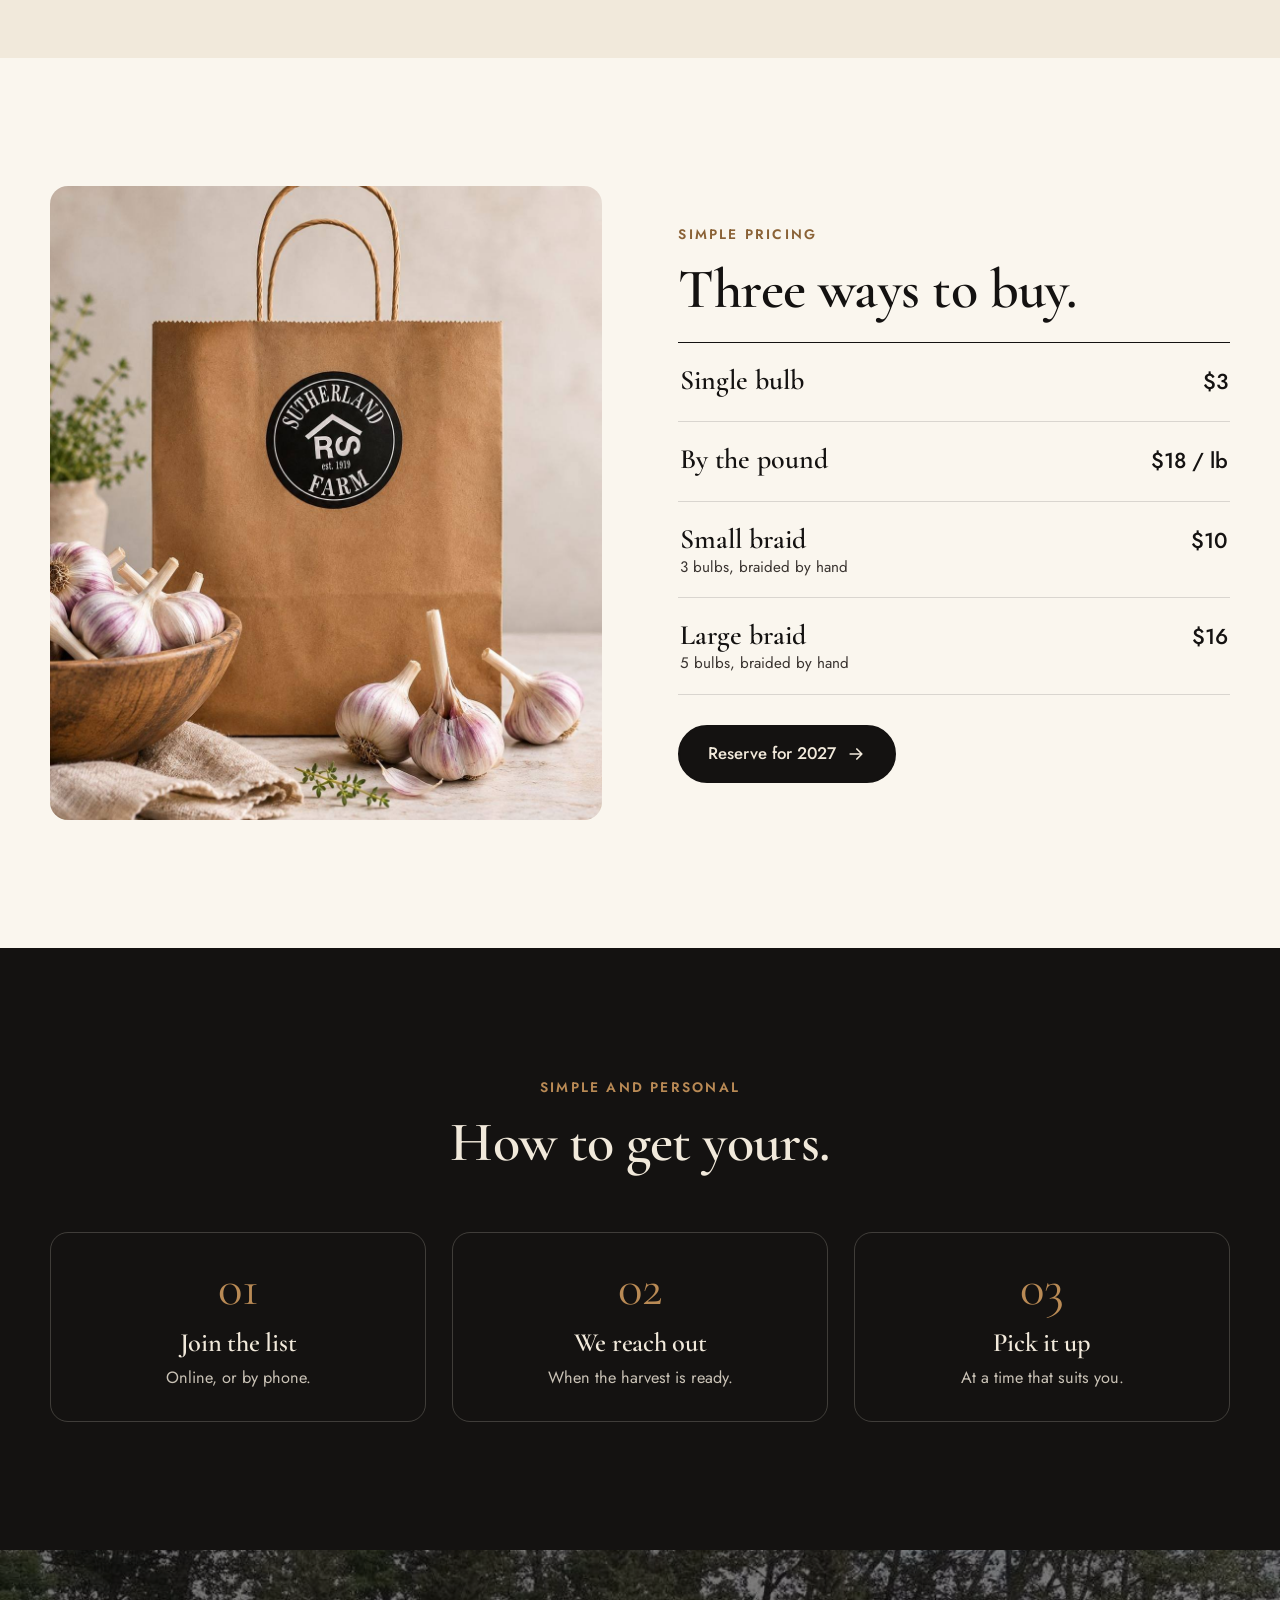
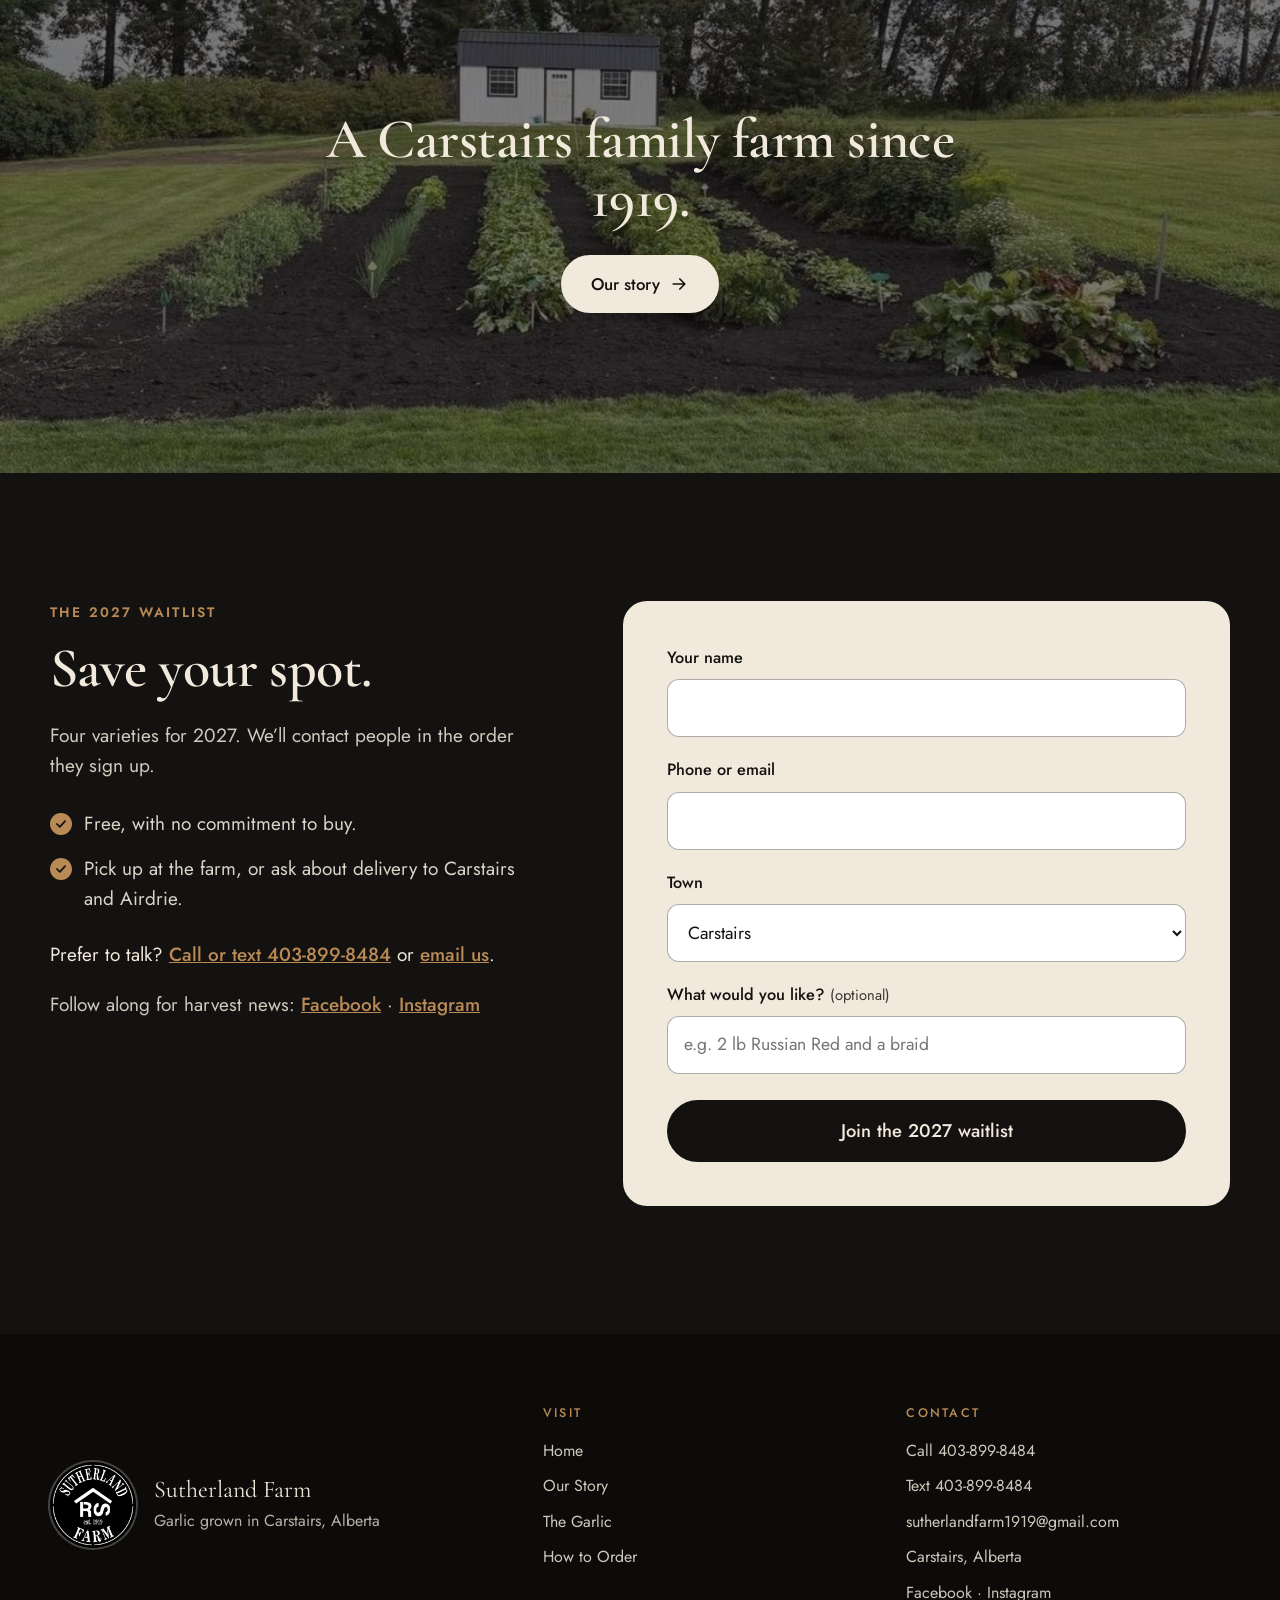
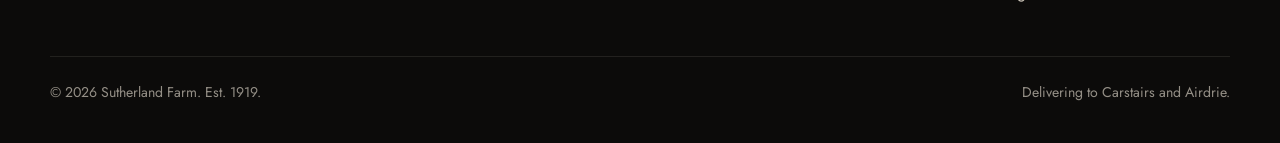
==== commit bd2009bb: "Add the farm email (footer, waitlist section, FAQ) Written as HTML character codes to make it harder" ====
--- a/index.html
+++ b/index.html
@@ -138,7 +138,7 @@
         <li>Free, with no commitment to buy.</li>
         <li>Pick up at the farm, or ask about delivery to Carstairs and Airdrie.</li>
       </ul>
-      <p class="waitlist-call">Prefer to talk? <a href="tel:+14038998484">Call or text 403-899-8484</a></p>
+      <p class="waitlist-call">Prefer to talk? <a href="tel:+14038998484">Call or text 403-899-8484</a> or <a href="&#109;&#97;&#105;&#108;&#116;&#111;&#58;&#115;&#117;&#116;&#104;&#101;&#114;&#108;&#97;&#110;&#100;&#102;&#97;&#114;&#109;&#49;&#57;&#49;&#57;&#64;&#103;&#109;&#97;&#105;&#108;&#46;&#99;&#111;&#109;">email us</a>.</p>
       <p class="waitlist-follow">Follow along for harvest news: <a href="https://www.facebook.com/share/1CmYCSbVEL/" target="_blank" rel="noopener">Facebook</a> · <a href="https://www.instagram.com/sutherlandfarm_1919/" target="_blank" rel="noopener">Instagram</a></p>
     </div>
     <div class="form-card">
@@ -196,6 +196,7 @@
         <ul>
           <li><a href="tel:+14038998484">Call 403-899-8484</a></li>
           <li><a href="sms:+14038998484">Text 403-899-8484</a></li>
+          <li><a href="&#109;&#97;&#105;&#108;&#116;&#111;&#58;&#115;&#117;&#116;&#104;&#101;&#114;&#108;&#97;&#110;&#100;&#102;&#97;&#114;&#109;&#49;&#57;&#49;&#57;&#64;&#103;&#109;&#97;&#105;&#108;&#46;&#99;&#111;&#109;">&#115;&#117;&#116;&#104;&#101;&#114;&#108;&#97;&#110;&#100;&#102;&#97;&#114;&#109;&#49;&#57;&#49;&#57;&#64;&#103;&#109;&#97;&#105;&#108;&#46;&#99;&#111;&#109;</a></li>
           <li>Carstairs, Alberta</li>
           <li><a href="https://www.facebook.com/share/1CmYCSbVEL/" target="_blank" rel="noopener" data-social="facebook">Facebook</a> · <a href="https://www.instagram.com/sutherlandfarm_1919/" target="_blank" rel="noopener" data-social="instagram">Instagram</a></li>
         </ul>
